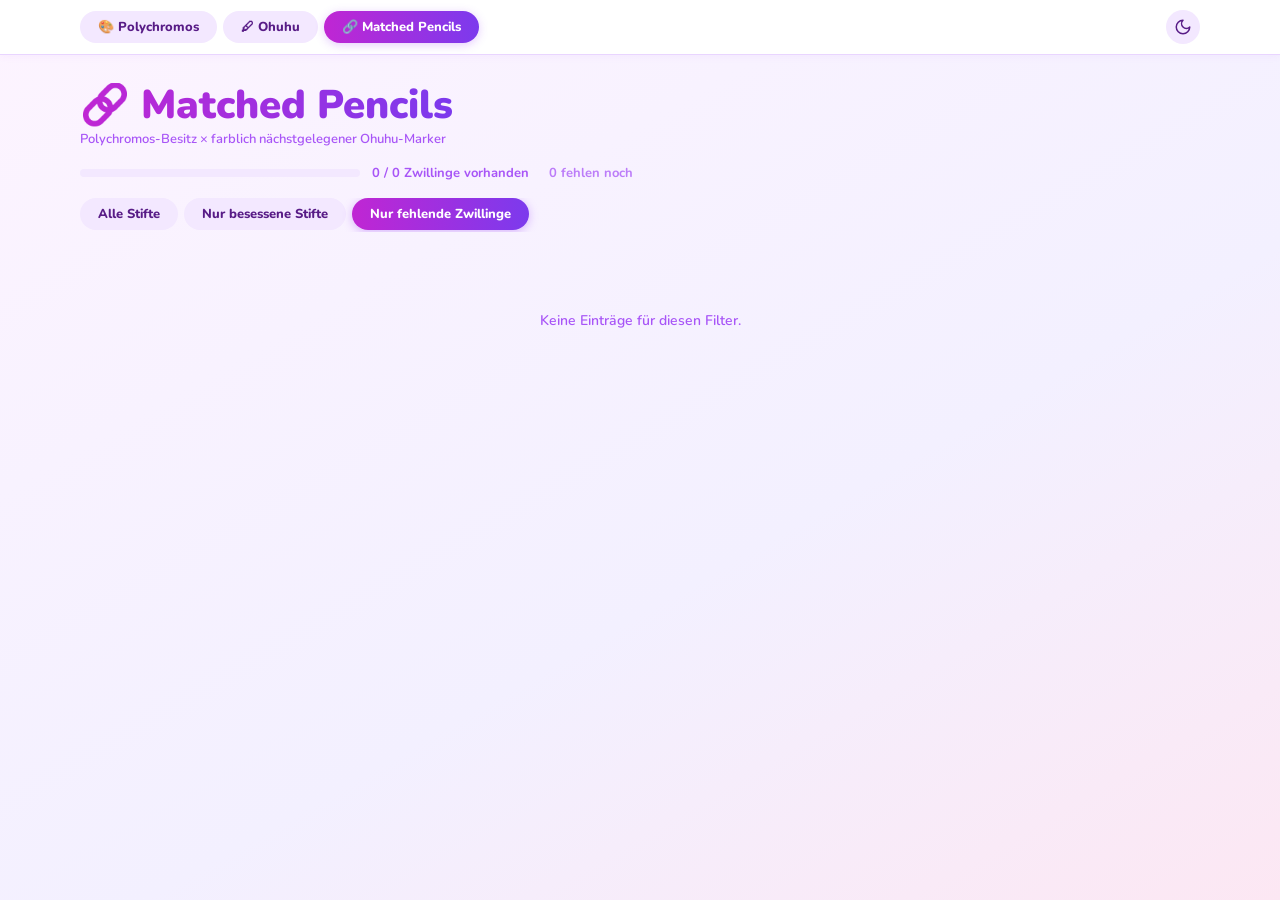
==== matched-pencils.html @ 8b62961d "Refactor Ohuhu matching and shop refill features - Removed the function to recompute all Ohuhu match" ====
<!DOCTYPE html>
<html lang="de">
<head>
  <meta charset="UTF-8">
  <meta name="viewport" content="width=device-width, initial-scale=1.0, viewport-fit=cover">
  <title>Matched Pencils — Polychromos × Ohuhu</title>

  <link rel="icon" type="image/x-icon" href="./favicon.ico">
  <link rel="icon" type="image/png" sizes="32x32" href="./icons/favicon-32x32.png">
  <link rel="icon" type="image/png" sizes="16x16" href="./icons/favicon-16x16.png">

  <link href="https://fonts.googleapis.com/css2?family=Nunito:wght@400;600;700;800;900&display=swap" rel="stylesheet">
  <link rel="stylesheet" href="./styles.css">
  <script>(function(){const t=localStorage.getItem('colortracker_theme')||( window.matchMedia('(prefers-color-scheme: dark)').matches?'dark':'light');document.documentElement.setAttribute('data-theme',t);})()</script>
  <script src="./data/polychromos.js"></script>
  <script src="./data/ohuhu.js"></script>
</head>
<body>
  <nav class="app-nav">
    <div class="nav-inner">
      <a href="./index.html" class="nav-link nav-link--inactive">🎨 Polychromos</a>
      <a href="./ohuhu.html" class="nav-link nav-link--inactive">🖊 Ohuhu</a>
      <a href="./matched-pencils.html" class="nav-link nav-link--active">🔗 Matched Pencils</a>
      <button class="theme-toggle" id="themeToggle" aria-label="Dark mode umschalten"></button>
    </div>
  </nav>
  <div id="app" class="app-inner"></div>

  <script>
    // ── Farbabstand (Lab/CIE76) — identisch zu index.html ───────────────────────
    function hexToRgb(hex) { return [1,3,5].map(i => parseInt(hex.slice(i,i+2), 16)); }
    function rgbToLab([r,g,b]) {
      const srgb = [r,g,b].map(c => { c /= 255; return c <= 0.04045 ? c/12.92 : Math.pow((c+0.055)/1.055, 2.4); });
      const [rl,gl,bl] = srgb;
      const x = (rl*0.4124564 + gl*0.3575761 + bl*0.1804375) / 0.95047;
      const y = (rl*0.2126729 + gl*0.7151522 + bl*0.0721750) / 1.0;
      const z = (rl*0.0193339 + gl*0.1191920 + bl*0.9503041) / 1.08883;
      const f = t => t > 0.008856 ? Math.cbrt(t) : (7.787*t + 16/116);
      const [fx,fy,fz] = [x,y,z].map(f);
      return [116*fy - 16, 500*(fx-fy), 200*(fy-fz)];
    }
    function labDist(hexA, hexB) {
      const [L1,a1,b1] = rgbToLab(hexToRgb(hexA));
      const [L2,a2,b2] = rgbToLab(hexToRgb(hexB));
      return Math.sqrt((L1-L2)**2 + (a1-a2)**2 + (b1-b2)**2);
    }

    const MARKERS_BY_CODE = Object.fromEntries(MARKERS.map(m => [m.code, m]));
    const NEAREST_OHUHU_BY_NR = Object.fromEntries(PENCILS.map(p => {
      let best = null, bestDist = Infinity;
      for (const m of MARKERS) {
        const d = labDist(p.color, m.colors[2]);
        if (d < bestDist) { bestDist = d; best = m; }
      }
      return [p.nr, { code: best.code, name: best.name, dist: bestDist }];
    }));

    // ── State ─────────────────────────────────────────────────────────────────
    function readJSON(key) {
      try { return JSON.parse(localStorage.getItem(key)) || {}; }
      catch { return {}; }
    }
    let polyState  = readJSON('polychromos_data');
    let ohuhuState = readJSON('ohuhu_data');

    function isPencilOwned(nr)  { return !!(polyState[nr]?.owned); }
    function isMarkerOwned(code){ return !!(ohuhuState[code]?.owned); }
    function isMarkerWishlisted(code) { return !!(ohuhuState[code]?.wishlist); }
    function matchedCode(nr) {
      return polyState[nr]?.ohuhu || NEAREST_OHUHU_BY_NR[nr]?.code || '';
    }
    function isAutoMatch(nr) { return polyState[nr]?.ohuhu ? !!polyState[nr].ohuhuAuto : true; }

    function refresh() {
      polyState  = readJSON('polychromos_data');
      ohuhuState = readJSON('ohuhu_data');
      renderAll();
    }

    function broadcastUpdate() {
      try { new BroadcastChannel('polychromos-sync').postMessage({ type: 'updated', source: 'matched-pencils' }); } catch {}
    }

    function toggleOhuhuWishlist(code) {
      ohuhuState[code] = ohuhuState[code] || {};
      ohuhuState[code].wishlist = !ohuhuState[code].wishlist;
      localStorage.setItem('ohuhu_data', JSON.stringify(ohuhuState));
      broadcastUpdate();
      scheduleGistSave();
      renderAll();
    }

    // ── Shared Gist Sync (nur Ohuhu-Einkaufsliste schreiben, Rest lesend) ──────
    const TOKEN_KEY  = 'polychromos_gh_token';
    const SHARED_KEY = 'shared_gist_id';
    const POLY_FILE  = 'polychromos_data.json';
    const OHUHU_FILE = 'ohuhu_data.json';
    const GH_API     = 'https://api.github.com';

    let githubToken = localStorage.getItem(TOKEN_KEY) || '';
    let gistId      = localStorage.getItem(SHARED_KEY) || '';
    let syncTimer   = null;

    function ghHeaders() {
      return { Authorization: `Bearer ${githubToken}`, Accept: 'application/vnd.github+json', 'Content-Type': 'application/json' };
    }

    async function ensureGistId() {
      if (gistId) return;
      const r = await fetch(`${GH_API}/gists?per_page=100`, { headers: ghHeaders() });
      if (!r.ok) throw new Error('Token ungültig');
      const gists = await r.json();
      const found = gists.find(g => g.files[POLY_FILE] && g.files[OHUHU_FILE])
        || gists.find(g => g.files[POLY_FILE])
        || gists.find(g => g.files[OHUHU_FILE]);
      if (!found) return; // keine passende Gist gefunden — Sync bleibt lokal
      gistId = found.id;
      localStorage.setItem(SHARED_KEY, gistId);
    }

    async function loadFromGist() {
      if (!githubToken) return;
      try {
        await ensureGistId();
        if (!gistId) return;
        const r = await fetch(`${GH_API}/gists/${gistId}`, { headers: ghHeaders() });
        if (!r.ok) throw new Error();
        const data = await r.json();
        const ohuhuContent = data.files[OHUHU_FILE]?.content;
        if (ohuhuContent) {
          const gistState  = JSON.parse(ohuhuContent);
          const gistOwned  = Object.values(gistState).filter(v => v?.owned).length;
          const localOwned = Object.values(ohuhuState).filter(v => v?.owned).length;
          if (!(gistOwned === 0 && localOwned > 0)) {
            ohuhuState = gistState;
            localStorage.setItem('ohuhu_data', JSON.stringify(ohuhuState));
          }
        }
        const polyContent = data.files[POLY_FILE]?.content;
        if (polyContent) polyState = JSON.parse(polyContent);
      } catch (e) { /* bleibt beim lokalen Stand */ }
    }

    async function saveToGist() {
      if (!githubToken) return;
      try {
        await ensureGistId();
        if (!gistId) return;
        await fetch(`${GH_API}/gists/${gistId}`, {
          method: 'PATCH', headers: ghHeaders(),
          body: JSON.stringify({ files: { [OHUHU_FILE]: { content: JSON.stringify(ohuhuState) } } })
        });
      } catch (e) { /* still lokal gespeichert, nächster Sync versucht es erneut */ }
    }

    function scheduleGistSave() {
      clearTimeout(syncTimer);
      syncTimer = setTimeout(saveToGist, 1500);
    }

    // ── Render ────────────────────────────────────────────────────────────────
    const ICON_CHECK = `<svg width="12" height="12" viewBox="0 0 24 24" fill="none" stroke="currentColor" stroke-width="3" stroke-linecap="round" stroke-linejoin="round"><polyline points="20 6 9 17 4 12"/></svg>`;
    const ICON_MISSING = `<svg width="12" height="12" viewBox="0 0 24 24" fill="none" stroke="currentColor" stroke-width="3" stroke-linecap="round" stroke-linejoin="round"><line x1="18" y1="6" x2="6" y2="18"/><line x1="6" y1="6" x2="18" y2="18"/></svg>`;
    const ICON_CART = `<svg width="12" height="12" viewBox="0 0 24 24" fill="none" stroke="currentColor" stroke-width="2.5" stroke-linecap="round" stroke-linejoin="round"><circle cx="8" cy="21" r="1"/><circle cx="19" cy="21" r="1"/><path d="M2.05 2.05h2l2.66 12.42a2 2 0 0 0 2 1.58h9.78a2 2 0 0 0 1.95-1.57l1.65-7.43H5.12"/></svg>`;

    function renderHeader(rows) {
      const ownedPencils = rows.filter(r => r.pencilOwned);
      const missing = ownedPencils.filter(r => !r.markerOwned);
      return `
        <div class="app-header">
          <div class="header-top">
            <div>
              <h1 class="app-title">🔗 Matched Pencils</h1>
              <p class="app-subtitle">Polychromos-Besitz × farblich nächstgelegener Ohuhu-Marker</p>
            </div>
          </div>
          <div class="progress-row">
            <div class="progress-bar"><div class="progress-fill" style="width:${ownedPencils.length ? Math.round((ownedPencils.length-missing.length)/ownedPencils.length*100) : 0}%"></div></div>
            <span class="progress-label">${ownedPencils.length - missing.length} / ${ownedPencils.length} Zwillinge vorhanden</span>
            <span class="progress-label refill-label">${missing.length} fehlen noch</span>
          </div>
          <div class="view-toggle">
            <button id="btn-all"     class="toggle-btn" onclick="setFilter('all')">Alle Stifte</button>
            <button id="btn-owned"   class="toggle-btn" onclick="setFilter('owned')">Nur besessene Stifte</button>
            <button id="btn-missing" class="toggle-btn" onclick="setFilter('missing')">Nur fehlende Zwillinge</button>
          </div>
        </div>`;
    }

    let filter = 'missing';
    function setFilter(f) { filter = f; renderAll(); }

    function renderTable(rows) {
      const filtered = rows.filter(r => {
        if (filter === 'owned')   return r.pencilOwned;
        if (filter === 'missing') return r.pencilOwned && !r.markerOwned;
        return true;
      });
      if (!filtered.length) {
        return `<p class="shopping-empty">Keine Einträge für diesen Filter.</p>`;
      }
      return `<div class="table-scroll"><table class="data-table">
        <thead><tr>
          <th></th><th>Nr.</th><th>Name</th>
          <th data-tooltip="Stift besessen">` + ICON_CHECK + `</th>
          <th></th><th>Ohuhu-Zwilling</th>
          <th data-tooltip="Zwilling besessen">` + ICON_CHECK + `</th>
          <th data-tooltip="Farbabstand (CIE76 ΔE) zwischen Stift und Zwilling: 0 = identisch, bis ~10 = kaum sichtbar unterschiedlich, ab ~20 = deutlich andere Farbe">ΔE ⓘ</th>
        </tr></thead>
        <tbody>${filtered.map(r => `
          <tr style="${r.pencilOwned && !r.markerOwned ? 'background:rgba(234,88,12,0.08)' : ''}">
            <td><div class="table-swatch" style="background:${r.pencil.color}"></div></td>
            <td>${r.pencil.shopUrl ? `<a href="${r.pencil.shopUrl}" target="_blank" rel="noopener" style="color:inherit" data-tooltip="Im Kunstpark-Shop ansehen">${r.pencil.nr}</a>` : r.pencil.nr}</td>
            <td>${r.pencil.name}</td>
            <td><span class="table-icon-btn${r.pencilOwned ? ' table-icon-btn--active' : ''}">${r.pencilOwned ? ICON_CHECK : ICON_MISSING}</span></td>
            <td>${r.marker ? `<div class="table-swatch" style="background:${r.marker.colors[2]}"></div>` : ''}</td>
            <td>${r.marker ? `${r.marker.shopUrl ? `<a href="${r.marker.shopUrl}" target="_blank" rel="noopener" style="color:inherit" data-tooltip="Im Ohuhu-Shop ansehen">${r.marker.code}</a>` : r.marker.code} · ${r.marker.name}${r.auto ? ' <span class="ohuhu-match-inline ohuhu-match-inline--suggest" title="Automatischer Vorschlag, nicht manuell bestätigt">≈ auto</span>' : ''}` : '—'}</td>
            <td>${r.markerOwned
              ? `<span class="table-icon-btn table-icon-btn--green">${ICON_CHECK}</span>`
              : (r.marker ? `<button class="table-icon-btn${r.wishlisted ? ' table-icon-btn--green' : ''}" onclick="toggleOhuhuWishlist('${r.marker.code}')" data-tooltip="${r.wishlisted ? 'Von Einkaufsliste entfernen' : 'Zur Einkaufsliste hinzufügen'}">${ICON_CART}</button>` : ICON_MISSING)}</td>
            <td>${r.dist != null ? r.dist.toFixed(0) : '—'}</td>
          </tr>`).join('')}</tbody>
      </table></div>`;
    }

    function compareCode(a, b) {
      const [, pa, na] = a.code.match(/^([A-Za-z]*)(\d*)$/);
      const [, pb, nb] = b.code.match(/^([A-Za-z]*)(\d*)$/);
      if (pa !== pb) return pa.localeCompare(pb);
      return (parseInt(na, 10) || 0) - (parseInt(nb, 10) || 0);
    }

    function buildRows() {
      return PENCILS.map(p => {
        const code = matchedCode(p.nr);
        const marker = code ? MARKERS_BY_CODE[code] : null;
        return {
          pencil: p,
          pencilOwned: isPencilOwned(p.nr),
          marker,
          markerOwned: marker ? isMarkerOwned(marker.code) : false,
          wishlisted: marker ? isMarkerWishlisted(marker.code) : false,
          auto: isAutoMatch(p.nr),
          dist: marker ? labDist(p.color, marker.colors[2]) : null,
        };
      });
    }

    function renderAll() {
      const rows = buildRows();
      const app = document.getElementById('app');
      app.innerHTML = renderHeader(rows) + renderTable(rows);
      ['all','owned','missing'].forEach(f => {
        document.getElementById(`btn-${f}`).className = `toggle-btn toggle-btn--${filter === f ? 'active' : 'inactive'}`;
      });
    }

    renderAll();
    if (githubToken) loadFromGist().then(renderAll);

    // ── Cross-Tab Sync ────────────────────────────────────────────────────────
    try {
      const syncChannel = new BroadcastChannel('polychromos-sync');
      syncChannel.onmessage = ({ data }) => { if (data?.type === 'updated') refresh(); };
    } catch {}

    // ── Theme toggle ──────────────────────────────────────────────────────────
    const themeToggle = document.getElementById('themeToggle');
    const ICON_SUN  = `<svg xmlns="http://www.w3.org/2000/svg" width="18" height="18" viewBox="0 0 24 24" fill="none" stroke="currentColor" stroke-width="2" stroke-linecap="round" stroke-linejoin="round"><circle cx="12" cy="12" r="4"/><path d="M12 2v2M12 20v2M4.93 4.93l1.41 1.41M17.66 17.66l1.41 1.41M2 12h2M20 12h2M6.34 17.66l-1.41 1.41M19.07 4.93l-1.41 1.41"/></svg>`;
    const ICON_MOON = `<svg xmlns="http://www.w3.org/2000/svg" width="18" height="18" viewBox="0 0 24 24" fill="none" stroke="currentColor" stroke-width="2" stroke-linecap="round" stroke-linejoin="round"><path d="M12 3a6 6 0 0 0 9 9 9 9 0 1 1-9-9Z"/></svg>`;
    function applyTheme(theme) {
      document.documentElement.setAttribute('data-theme', theme);
      themeToggle.innerHTML = theme === 'dark' ? ICON_SUN : ICON_MOON;
      localStorage.setItem('colortracker_theme', theme);
    }
    applyTheme(document.documentElement.getAttribute('data-theme') || 'light');
    themeToggle.addEventListener('click', () => {
      applyTheme(document.documentElement.getAttribute('data-theme') === 'dark' ? 'light' : 'dark');
    });
  </script>
</body>
</html>
---- styles.css ----
*,
*::before,
*::after {
  box-sizing: border-box;
}

:root {
  --c-primary: #c026d3;
  --c-secondary: #7c3aed;
  --c-accent: #a855f7;
  --c-light: #f3e8ff;
  --c-mid: #e9d5ff;
  --c-text: #581c87;
  --shadow-sm: 0 2px 6px rgba(0, 0, 0, 0.1);
  --shadow-md: 0 8px 24px rgba(0, 0, 0, 0.16);
}

body {
  font-family: "Nunito", sans-serif;
  background: linear-gradient(150deg, #fdf4ff 0%, #f3f0ff 60%, #fce7f3 100%);
  min-height: 100vh;
  margin: 0;
}

/* ── Nav ──────────────────────────────────────────────────────────────────── */
.app-nav {
  background: white;
  border-bottom: 1.5px solid var(--c-mid);
  position: sticky;
  top: 0;
  z-index: 50;
  box-shadow: 0 1px 8px rgba(168, 85, 247, 0.07);
}
.nav-inner {
  max-width: 72rem;
  margin: 0 auto;
  padding: 10px 16px;
  display: flex;
  gap: 6px;
  align-items: center;
}
.nav-link {
  padding: 7px 18px;
  border-radius: 99px;
  font-size: 13px;
  font-weight: 800;
  text-decoration: none;
  transition: opacity 0.15s;
}
.nav-link--active {
  background: linear-gradient(90deg, var(--c-primary), var(--c-secondary));
  color: white;
  box-shadow: 0 2px 10px rgba(168, 85, 247, 0.3);
}
.nav-link--inactive {
  background: var(--c-light);
  color: var(--c-text);
}
.nav-link--inactive:hover {
  opacity: 0.7;
}

/* ── App shell ────────────────────────────────────────────────────────────── */
.app-inner {
  max-width: 72rem;
  margin: 0 auto;
  padding: 28px 16px;
  padding-bottom: max(48px, env(safe-area-inset-bottom));
}

/* ── Header ───────────────────────────────────────────────────────────────── */
.app-header {
  margin-bottom: 28px;
  overflow-x: hidden;
}

.header-top {
  display: flex;
  align-items: flex-start;
  justify-content: space-between;
  gap: 16px;
  margin-bottom: 16px;
  flex-wrap: wrap;
}

.app-title {
  font-size: clamp(26px, 6vw, 40px);
  font-weight: 900;
  line-height: 1.1;
  background: linear-gradient(90deg, var(--c-primary), var(--c-secondary));
  -webkit-background-clip: text;
  -webkit-text-fill-color: transparent;
  background-clip: text;
  margin: 0 0 3px;
}
.app-subtitle {
  font-size: 13px;
  font-weight: 600;
  color: var(--c-accent);
  margin: 0;
}

/* ── Progress ─────────────────────────────────────────────────────────────── */
.progress-row {
  display: flex;
  align-items: center;
  gap: 12px;
  margin-bottom: 16px;
}
.progress-bar {
  flex: 1;
  max-width: 280px;
  height: 8px;
  background: var(--c-light);
  border-radius: 99px;
  overflow: hidden;
}
.progress-fill {
  height: 100%;
  border-radius: 99px;
  background: linear-gradient(90deg, var(--c-primary), var(--c-secondary));
  transition: width 0.4s ease;
}
.progress-label {
  font-size: 13px;
  font-weight: 700;
  color: var(--c-accent);
  white-space: nowrap;
}

/* ── View toggle ──────────────────────────────────────────────────────────── */
.view-toggle {
  display: flex;
  gap: 6px;
  overflow-x: auto;
  -webkit-overflow-scrolling: touch;
  scrollbar-width: none;
  padding-bottom: 2px;
}
.view-toggle::-webkit-scrollbar { display: none; }
.view-toggle .toggle-btn { flex-shrink: 0; }

.toggle-btn {
  padding: 7px 18px;
  border-radius: 99px;
  font-size: 13px;
  font-weight: 800;
  border: none;
  cursor: pointer;
  font-family: "Nunito", sans-serif;
  transition: box-shadow 0.15s;
}
.toggle-btn--active {
  background: linear-gradient(90deg, var(--c-primary), var(--c-secondary));
  color: white;
  box-shadow: 0 2px 10px rgba(168, 85, 247, 0.4);
}
.toggle-btn--inactive {
  background: var(--c-light);
  color: var(--c-text);
}

/* ── Auth bar ─────────────────────────────────────────────────────────────── */
.auth-bar {
  display: flex;
  align-items: center;
  gap: 8px;
  flex-wrap: wrap;
  justify-content: flex-end;
  flex-shrink: 0;
}
.sync-label {
  font-size: 11px;
  font-weight: 700;
  color: var(--c-accent);
}
.connected-badge {
  font-size: 11px;
  font-weight: 800;
  background: #f0fdf4;
  color: #16a34a;
  padding: 4px 12px;
  border-radius: 99px;
}
.auth-btn {
  font-size: 11px;
  font-weight: 800;
  color: var(--c-text);
  background: var(--c-light);
  border: none;
  padding: 5px 12px;
  border-radius: 99px;
  cursor: pointer;
  font-family: "Nunito", sans-serif;
}
.token-input {
  font-size: 12px;
  font-weight: 700;
  font-family: "Nunito", sans-serif;
  padding: 6px 12px;
  border-radius: 99px;
  border: 1.5px solid var(--c-mid);
  outline: none;
  color: var(--c-text);
  width: 150px;
  background: white;
  transition: border-color 0.15s;
}
.token-input:focus {
  border-color: var(--c-accent);
}
.connect-btn {
  font-size: 12px;
  font-weight: 800;
  color: white;
  background: linear-gradient(90deg, var(--c-primary), var(--c-secondary));
  border: none;
  padding: 6px 16px;
  border-radius: 99px;
  cursor: pointer;
  font-family: "Nunito", sans-serif;
}

/* ── Groups ───────────────────────────────────────────────────────────────── */
.color-group {
  margin-bottom: 32px;
}
.group-gradient {
  height: 40px;
  border-radius: 6px;
  margin-bottom: 10px;
  width: 100%;
}
.group-heading {
  font-size: 11px;
  font-weight: 800;
  color: var(--c-text);
  text-transform: uppercase;
  letter-spacing: 0.1em;
  margin: 0 0 12px;
}

/* ── Tile grid ────────────────────────────────────────────────────────────── */
.tile-grid {
  display: grid;
  grid-template-columns: repeat(auto-fill, minmax(76px, 1fr));
  gap: 8px;
}
@media (min-width: 480px) {
  .tile-grid {
    grid-template-columns: repeat(auto-fill, minmax(88px, 1fr));
    gap: 10px;
  }
}
@media (min-width: 768px) {
  .tile-grid {
    grid-template-columns: repeat(auto-fill, minmax(96px, 1fr));
    gap: 12px;
  }
}

/* ── Tile ─────────────────────────────────────────────────────────────────── */
.tile {
  aspect-ratio: 5 / 6;
  border-radius: 14px;
  padding: 10px 6px 28px;
  cursor: pointer;
  position: relative;
  box-shadow: var(--shadow-sm);
  display: flex;
  flex-direction: column;
  align-items: center;
  transition:
    transform 0.12s ease,
    box-shadow 0.12s ease,
    filter 0.2s ease,
    opacity 0.2s ease;
  -webkit-tap-highlight-color: transparent;
  user-select: none;
}
.tile:hover {
  transform: translateY(-3px);
  box-shadow: var(--shadow-md);
  z-index: 10;
}
.tile:active {
  transform: translateY(-1px);
}
.tile--unowned::before {
  content: '';
  position: absolute;
  inset: 0;
  border-radius: inherit;
  background: rgba(255, 255, 255, 0.52);
  z-index: 0;
  pointer-events: none;
}
:root[data-theme="dark"] .tile--unowned::before {
  background: rgba(15, 17, 40, 0.6);
}

.tile-code {
  display: block;
  font-weight: 900;
  color: white;
  text-decoration: none;
  text-shadow: 0 1px 4px rgba(0, 0, 0, 0.3);
  line-height: 1;
  text-align: center;
}
a.tile-code:hover { text-decoration: underline; }
.tile-code--lg {
  font-size: 17px;
}
.tile-code--md {
  font-size: 13px;
}
.tile-code--sm {
  font-size: 10px;
}

.tile-name {
  font-size: 7px;
  font-weight: 600;
  color: rgba(255, 255, 255, 0.88);
  text-align: center;
  margin-top: 4px;
  line-height: 1.3;
  text-shadow: 0 1px 2px rgba(0, 0, 0, 0.25);
}

/* shared badge base */
.tile-badge,
.tile-refill-badge,
.tile-cart-badge {
  position: absolute;
  width: 20px;
  height: 20px;
  border-radius: 50%;
  background: white;
  display: flex;
  align-items: center;
  justify-content: center;
  box-shadow: 0 1px 4px rgba(0, 0, 0, 0.2);
  z-index: 1;
  text-decoration: none;
  transition: background 0.15s, color 0.15s;
}

/* positions */
.tile-badge         { top: 6px;    right: 6px;  color: var(--c-secondary); font-size: 10px; font-weight: 900; }
.tile-refill-badge  { bottom: 6px; left: 6px;   color: #d1d5db; }
.tile-cart-badge    { top: 6px;    right: 6px;  color: #d1d5db; }
.tile-cart-badge--br{ top: auto;   left: auto; bottom: 6px; right: 6px; }

/* hover */
.tile-refill-badge:hover,
.tile-cart-badge:hover { color: #9ca3af; }

/* active = green circle */
.tile-refill-badge--owned    { color: var(--c-secondary); }
.tile-cart-badge--active,
.tile-badge--cart-active     { background: #4ade80; color: white; }

/* ── Shopping list ────────────────────────────────────────────────────────── */
.shopping-list {
  display: flex;
  flex-direction: column;
  gap: 6px;
}
.shopping-item {
  display: flex;
  align-items: center;
  gap: 12px;
  padding: 10px 14px;
  background: white;
  border-radius: 12px;
  box-shadow: var(--shadow-sm);
  cursor: pointer;
  transition: opacity 0.15s;
}
:root[data-theme="dark"] .shopping-item { background: #2d1b3d; }
.shopping-item:hover { opacity: 0.75; }
.shopping-swatch {
  width: 28px;
  height: 28px;
  border-radius: 6px;
  flex-shrink: 0;
  box-shadow: var(--shadow-sm);
}
.shopping-code {
  font-size: 13px;
  font-weight: 800;
  color: var(--c-text);
  white-space: nowrap;
}
.shopping-name {
  font-size: 13px;
  font-weight: 600;
  color: var(--c-accent);
}
.shopping-empty {
  text-align: center;
  color: var(--c-accent);
  font-size: 14px;
  font-weight: 600;
  padding: 48px 0;
  line-height: 1.8;
}

.refill-label {
  margin-left: 8px;
  opacity: 0.75;
}

.tile-ohuhu {
  position: absolute;
  bottom: 6px;
  left: 6px;
  right: 6px;
  background: rgba(255, 255, 255, 0.18);
  border: 1.5px solid rgba(255, 255, 255, 0.38);
  border-radius: 6px;
  padding: 3px 4px;
  font-size: 9px;
  font-weight: 700;
  color: white;
  text-align: center;
  outline: none;
  font-family: "Nunito", sans-serif;
  caret-color: white;
  transition: background 0.15s, border-color 0.15s;
  /* select element reset */
  appearance: none;
  -webkit-appearance: none;
  cursor: pointer;
  text-overflow: ellipsis;
}
.tile-ohuhu::placeholder { color: rgba(255, 255, 255, 0.5); }
.tile-ohuhu:focus,
.tile-ohuhu:hover { background: rgba(255, 255, 255, 0.32); border-color: rgba(255, 255, 255, 0.8); }
.tile-ohuhu option,
.tile-ohuhu optgroup { color: #1e1b4b; background: white; font-size: 13px; font-family: "Nunito", sans-serif; }

/* Ohuhu-Zuordnungs-Check auf Polychromos-Kacheln */
.tile-ohuhu-warn {
  position: absolute;
  bottom: 30px;
  left: 6px;
  right: 6px;
  text-align: center;
  background: rgba(234, 88, 12, 0.85);
  border: 1px solid rgba(255, 255, 255, 0.5);
  border-radius: 5px;
  padding: 2px 4px;
  font-size: 8px;
  font-weight: 800;
  color: white;
  white-space: nowrap;
  overflow: hidden;
  text-overflow: ellipsis;
}
.tile-ohuhu-warn--suggest {
  background: rgba(255, 255, 255, 0.1);
  border-style: dashed;
  font-weight: 600;
  opacity: 0.8;
}
.ohuhu-match-inline {
  display: inline-block;
  margin-left: 6px;
  padding: 1px 5px;
  border-radius: 4px;
  font-size: 10px;
  font-weight: 800;
  background: rgba(234, 88, 12, 0.85);
  color: white;
}
.ohuhu-match-inline--suggest {
  background: rgba(255, 255, 255, 0.12);
  border: 1px dashed rgba(255, 255, 255, 0.4);
  font-weight: 600;
  opacity: 0.85;
}

/* Polychromos link badge on Ohuhu tiles */
.tile-poly-link {
  position: absolute;
  bottom: 6px;
  left: 50%;
  transform: translateX(-50%);
  background: rgba(255,255,255,0.2);
  border: 1px solid rgba(255,255,255,0.45);
  border-radius: 5px;
  padding: 2px 6px;
  font-size: 8px;
  font-weight: 800;
  color: white;
  white-space: nowrap;
  text-shadow: 0 1px 2px rgba(0,0,0,0.2);
  letter-spacing: 0.02em;
}
.tile-poly-link--auto {
  background: rgba(255,255,255,0.08);
  border-style: dashed;
  font-weight: 600;
  opacity: 0.75;
}

/* ── Dark mode ────────────────────────────────────────────────────────────── */
:root[data-theme="dark"] {
  --c-primary:   #d946ef;
  --c-secondary: #8b5cf6;
  --c-accent:    #c084fc;
  --c-light:     #2d1b3d;
  --c-mid:       #4a2d6b;
  --c-text:      #e9d5ff;
  --shadow-sm:   0 2px 6px rgba(0, 0, 0, 0.5);
  --shadow-md:   0 8px 24px rgba(0, 0, 0, 0.6);
}

:root[data-theme="dark"] body {
  background: linear-gradient(150deg, #1a0a2e 0%, #1e1040 60%, #2d1040 100%);
}

:root[data-theme="dark"] .app-nav {
  background: #1a0a2e;
  border-bottom-color: var(--c-mid);
}

:root[data-theme="dark"] .connected-badge {
  background: #14532d;
  color: #86efac;
}

:root[data-theme="dark"] .token-input {
  background: #2d1b3d;
  color: var(--c-text);
}

:root[data-theme="dark"] .tile-ohuhu option,
:root[data-theme="dark"] .tile-ohuhu optgroup {
  background: #1a0a2e;
  color: #e9d5ff;
}

/* ── Theme toggle button ──────────────────────────────────────────────────── */
.theme-toggle {
  margin-left: auto;
  background: var(--c-light);
  color: var(--c-text);
  border: none;
  border-radius: 99px;
  width: 34px;
  height: 34px;
  cursor: pointer;
  display: flex;
  align-items: center;
  justify-content: center;
  transition: background 0.15s, color 0.15s;
  flex-shrink: 0;
}
.theme-toggle:hover { opacity: 0.8; }

/* ── Table view ───────────────────────────────────────────────────────────── */
.table-scroll {
  overflow-x: auto;
  -webkit-overflow-scrolling: touch;
}
.data-table {
  width: 100%;
  border-collapse: collapse;
  font-size: 13px;
  font-family: 'Nunito', sans-serif;
}
.data-table th {
  position: relative;
  text-align: left;
  font-size: 11px;
  font-weight: 800;
  text-transform: uppercase;
  letter-spacing: 0.08em;
  color: var(--c-accent);
  padding: 6px 10px;
  border-bottom: 1.5px solid var(--c-mid);
  white-space: nowrap;
}
.data-table td {
  padding: 6px 10px;
  border-bottom: 1px solid var(--c-mid);
  color: var(--c-text);
  font-weight: 600;
  vertical-align: middle;
}
.data-table tr:last-child td { border-bottom: none; }
.data-table tbody tr { transition: background 0.1s; }
.data-table tbody tr:hover { background: var(--c-light); }
.table-swatch {
  width: 24px;
  height: 24px;
  border-radius: 6px;
  box-shadow: var(--shadow-sm);
  flex-shrink: 0;
}
.table-icon-btn {
  background: none;
  border: none;
  cursor: pointer;
  padding: 2px;
  border-radius: 50%;
  display: inline-flex;
  align-items: center;
  justify-content: center;
  color: #d1d5db;
  transition: color 0.15s;
  position: relative;
}
.table-icon-btn:hover { color: #9ca3af; }
.table-icon-btn--active { color: var(--c-secondary); }
.table-icon-btn--green  { color: #4ade80; }
.table-lf { font-size: 11px; white-space: nowrap; }

/* ── Tooltips ─────────────────────────────────────────────────────────────── */
[data-tooltip]::after {
  content: attr(data-tooltip);
  position: absolute;
  bottom: calc(100% + 6px);
  left: 50%;
  transform: translateX(-50%);
  background: rgba(15, 17, 40, 0.92);
  color: white;
  font-size: 11px;
  font-weight: 700;
  font-family: 'Nunito', sans-serif;
  padding: 4px 8px;
  border-radius: 6px;
  white-space: normal;
  max-width: 220px;
  width: max-content;
  text-align: left;
  line-height: 1.35;
  pointer-events: none;
  opacity: 0;
  transition: opacity 0.15s;
  z-index: 100;
}
[data-tooltip]:hover::after { opacity: 1; }

/* top-positioned badges: tooltip below */
.tile-cart-badge:not(.tile-cart-badge--br)[data-tooltip]::after,
.tile-badge[data-tooltip]::after,
.data-table th[data-tooltip]::after {
  bottom: auto;
  top: calc(100% + 6px);
}

:root[data-theme="dark"] [data-tooltip]::after {
  background: rgba(233, 213, 255, 0.95);
  color: #1a0a2e;
}

/* ── Scrollbar ────────────────────────────────────────────────────────────── */
::-webkit-scrollbar {
  width: 6px;
}
::-webkit-scrollbar-track {
  background: transparent;
}
::-webkit-scrollbar-thumb {
  background: var(--c-mid);
  border-radius: 3px;
}
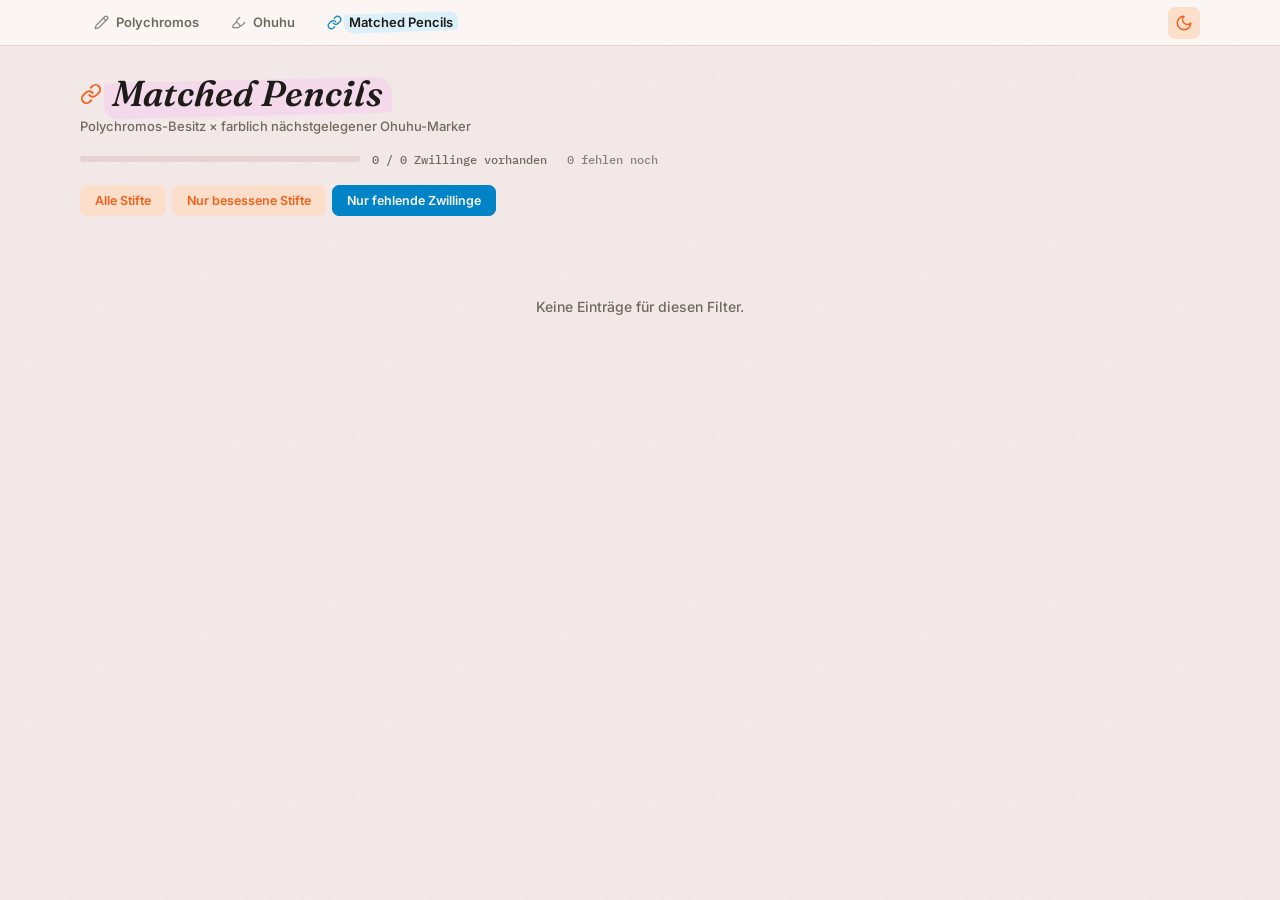
==== commit 068f46c5: "refactor: update theme colors and typography across ohuhu and prefill pages - Changed theme color fr" ====
--- a/matched-pencils.html
+++ b/matched-pencils.html
@@ -9,7 +9,9 @@
   <link rel="icon" type="image/png" sizes="32x32" href="./icons/favicon-32x32.png">
   <link rel="icon" type="image/png" sizes="16x16" href="./icons/favicon-16x16.png">
 
-  <link href="https://fonts.googleapis.com/css2?family=Nunito:wght@400;600;700;800;900&display=swap" rel="stylesheet">
+  <link rel="preconnect" href="https://fonts.googleapis.com">
+  <link rel="preconnect" href="https://fonts.gstatic.com" crossorigin>
+  <link href="https://fonts.googleapis.com/css2?family=Fraunces:ital,wght@0,600;1,500;1,600;1,700&family=Inter:wght@400;500;600;700&family=IBM+Plex+Mono:wght@500;600&display=swap" rel="stylesheet">
   <link rel="stylesheet" href="./styles.css">
   <script>(function(){const t=localStorage.getItem('colortracker_theme')||( window.matchMedia('(prefers-color-scheme: dark)').matches?'dark':'light');document.documentElement.setAttribute('data-theme',t);})()</script>
   <script src="./data/polychromos.js"></script>
@@ -18,9 +20,9 @@
 <body>
   <nav class="app-nav">
     <div class="nav-inner">
-      <a href="./index.html" class="nav-link nav-link--inactive">🎨 Polychromos</a>
-      <a href="./ohuhu.html" class="nav-link nav-link--inactive">🖊 Ohuhu</a>
-      <a href="./matched-pencils.html" class="nav-link nav-link--active">🔗 Matched Pencils</a>
+      <a href="./index.html" class="nav-link nav-link--inactive"><svg width="15" height="15" viewBox="0 0 24 24" fill="none" stroke="currentColor" stroke-width="2" stroke-linecap="round" stroke-linejoin="round"><path d="M21.174 6.812a1 1 0 0 0-3.986-3.987L3.842 16.174a2 2 0 0 0-.5.83l-1.321 4.352a.5.5 0 0 0 .622.622l4.353-1.321a2 2 0 0 0 .83-.497z"/><path d="m15 5 4 4"/></svg><span class="nav-link-text">Polychromos</span></a>
+      <a href="./ohuhu.html" class="nav-link nav-link--inactive"><svg width="15" height="15" viewBox="0 0 24 24" fill="none" stroke="currentColor" stroke-width="2" stroke-linecap="round" stroke-linejoin="round"><path d="m9 11-6 6v3h9l3-3"/><path d="m22 12-4.6 4.6a2 2 0 0 1-2.8 0l-5.2-5.2a2 2 0 0 1 0-2.8L14 4"/></svg><span class="nav-link-text">Ohuhu</span></a>
+      <a href="./matched-pencils.html" class="nav-link nav-link--active"><svg width="15" height="15" viewBox="0 0 24 24" fill="none" stroke="currentColor" stroke-width="2" stroke-linecap="round" stroke-linejoin="round"><path d="M10 13a5 5 0 0 0 7.54.54l3-3a5 5 0 0 0-7.07-7.07l-1.72 1.71"/><path d="M14 11a5 5 0 0 0-7.54-.54l-3 3a5 5 0 0 0 7.07 7.07l1.71-1.71"/></svg><span class="nav-link-text">Matched Pencils</span></a>
       <button class="theme-toggle" id="themeToggle" aria-label="Dark mode umschalten"></button>
     </div>
   </nav>
@@ -162,6 +164,7 @@
     const ICON_CHECK = `<svg width="12" height="12" viewBox="0 0 24 24" fill="none" stroke="currentColor" stroke-width="3" stroke-linecap="round" stroke-linejoin="round"><polyline points="20 6 9 17 4 12"/></svg>`;
     const ICON_MISSING = `<svg width="12" height="12" viewBox="0 0 24 24" fill="none" stroke="currentColor" stroke-width="3" stroke-linecap="round" stroke-linejoin="round"><line x1="18" y1="6" x2="6" y2="18"/><line x1="6" y1="6" x2="18" y2="18"/></svg>`;
     const ICON_CART = `<svg width="12" height="12" viewBox="0 0 24 24" fill="none" stroke="currentColor" stroke-width="2.5" stroke-linecap="round" stroke-linejoin="round"><circle cx="8" cy="21" r="1"/><circle cx="19" cy="21" r="1"/><path d="M2.05 2.05h2l2.66 12.42a2 2 0 0 0 2 1.58h9.78a2 2 0 0 0 1.95-1.57l1.65-7.43H5.12"/></svg>`;
+    const ICON_LINK = `<svg width="22" height="22" viewBox="0 0 24 24" fill="none" stroke="currentColor" stroke-width="2" stroke-linecap="round" stroke-linejoin="round"><path d="M10 13a5 5 0 0 0 7.54.54l3-3a5 5 0 0 0-7.07-7.07l-1.72 1.71"/><path d="M14 11a5 5 0 0 0-7.54-.54l-3 3a5 5 0 0 0 7.07 7.07l1.71-1.71"/></svg>`;
 
     function renderHeader(rows) {
       const ownedPencils = rows.filter(r => r.pencilOwned);
@@ -170,7 +173,7 @@
         <div class="app-header">
           <div class="header-top">
             <div>
-              <h1 class="app-title">🔗 Matched Pencils</h1>
+              <h1 class="app-title">${ICON_LINK}<span class="app-title-text">Matched Pencils</span></h1>
               <p class="app-subtitle">Polychromos-Besitz × farblich nächstgelegener Ohuhu-Marker</p>
             </div>
           </div>
@@ -208,7 +211,7 @@
           <th data-tooltip="Farbabstand (CIE76 ΔE) zwischen Stift und Zwilling: 0 = identisch, bis ~10 = kaum sichtbar unterschiedlich, ab ~20 = deutlich andere Farbe">ΔE ⓘ</th>
         </tr></thead>
         <tbody>${filtered.map(r => `
-          <tr style="${r.pencilOwned && !r.markerOwned ? 'background:rgba(234,88,12,0.08)' : ''}">
+          <tr style="${r.pencilOwned && !r.markerOwned ? 'border-left:3px solid var(--accent-warm)' : ''}">
             <td><div class="table-swatch" style="background:${r.pencil.color}"></div></td>
             <td>${r.pencil.shopUrl ? `<a href="${r.pencil.shopUrl}" target="_blank" rel="noopener" style="color:inherit" data-tooltip="Im Kunstpark-Shop ansehen">${r.pencil.nr}</a>` : r.pencil.nr}</td>
             <td>${r.pencil.name}</td>
--- a/styles.css
+++ b/styles.css
@@ -5,60 +5,98 @@
 }
 
 :root {
-  --c-primary: #c026d3;
-  --c-secondary: #7c3aed;
-  --c-accent: #a855f7;
-  --c-light: #f3e8ff;
-  --c-mid: #e9d5ff;
-  --c-text: #581c87;
-  --shadow-sm: 0 2px 6px rgba(0, 0, 0, 0.1);
-  --shadow-md: 0 8px 24px rgba(0, 0, 0, 0.16);
+  /* surface */
+  --paper:        #F4E9E8;
+  --paper-raised: #FBF5F4;
+  --line:         #E5D3D1;
+
+  /* ink */
+  --ink:          #1E1C18;
+  --ink-soft:     #6E6A5E;
+  --ink-faint:    #9C9788;
+
+  /* accent — named after real pigments */
+  --accent:       #0083C7; /* Zeruleanblau */
+  --accent-soft:  #DCF0FA;
+  --accent-warm:  #F0621D; /* Cadmiumorange */
+  --accent-warm-soft: #FBDFCB;
+
+  --ok:           #2F9E52;
+  --ok-soft:      #DEF3E4;
+
+  --shadow-sm: 0 1px 2px rgba(30, 28, 24, 0.08);
+  --shadow-md: 0 6px 18px rgba(30, 28, 24, 0.14);
+
+  --font-display: "Fraunces", "Inter", serif;
+  --font-body:    "Inter", sans-serif;
+  --font-mono:    "IBM Plex Mono", ui-monospace, monospace;
+}
+
+html {
+  overflow-x: hidden;
 }
 
 body {
-  font-family: "Nunito", sans-serif;
-  background: linear-gradient(150deg, #fdf4ff 0%, #f3f0ff 60%, #fce7f3 100%);
+  overflow-x: hidden;
+  font-family: var(--font-body);
+  color: var(--ink);
+  background:
+    url("data:image/svg+xml,%3Csvg xmlns='http://www.w3.org/2000/svg' width='180' height='180'%3E%3Cfilter id='n'%3E%3CfeTurbulence type='fractalNoise' baseFrequency='0.85' numOctaves='2' stitchTiles='stitch'/%3E%3C/filter%3E%3Crect width='100%25' height='100%25' filter='url(%23n)' opacity='0.05'/%3E%3C/svg%3E"),
+    var(--paper);
   min-height: 100vh;
   margin: 0;
 }
 
 /* ── Nav ──────────────────────────────────────────────────────────────────── */
 .app-nav {
-  background: white;
-  border-bottom: 1.5px solid var(--c-mid);
+  background: var(--paper-raised);
+  border-bottom: 1px solid var(--line);
   position: sticky;
   top: 0;
   z-index: 50;
-  box-shadow: 0 1px 8px rgba(168, 85, 247, 0.07);
 }
 .nav-inner {
   max-width: 72rem;
   margin: 0 auto;
-  padding: 10px 16px;
-  display: flex;
-  gap: 6px;
+  padding: 0 16px;
+  display: flex;
+  gap: 4px;
   align-items: center;
 }
 .nav-link {
-  padding: 7px 18px;
-  border-radius: 99px;
+  display: flex;
+  align-items: center;
+  gap: 7px;
+  padding: 14px 14px 12px;
+  font-family: var(--font-body);
   font-size: 13px;
-  font-weight: 800;
+  font-weight: 600;
   text-decoration: none;
-  transition: opacity 0.15s;
-}
+  color: var(--ink-soft);
+  border-bottom: 3px solid transparent;
+  transition: color 0.15s;
+  position: relative;
+}
+.nav-link svg { flex-shrink: 0; opacity: 0.8; position: relative; z-index: 1; }
 .nav-link--active {
-  background: linear-gradient(90deg, var(--c-primary), var(--c-secondary));
-  color: white;
-  box-shadow: 0 2px 10px rgba(168, 85, 247, 0.3);
-}
-.nav-link--inactive {
-  background: var(--c-light);
-  color: var(--c-text);
-}
-.nav-link--inactive:hover {
-  opacity: 0.7;
-}
+  color: var(--ink);
+  border-bottom-color: transparent;
+}
+.nav-link--active svg { opacity: 1; color: var(--accent); }
+.nav-link-text { position: relative; z-index: 1; }
+.nav-link--active .nav-link-text::before {
+  content: '';
+  position: absolute;
+  left: -5px;
+  right: -5px;
+  top: -1px;
+  bottom: -2px;
+  background: var(--accent-soft);
+  border-radius: 3px 8px 4px 9px;
+  transform: rotate(-1.8deg);
+  z-index: -1;
+}
+.nav-link--inactive:hover { color: var(--ink); }
 
 /* ── App shell ────────────────────────────────────────────────────────────── */
 .app-inner {
@@ -79,24 +117,43 @@
   align-items: flex-start;
   justify-content: space-between;
   gap: 16px;
-  margin-bottom: 16px;
+  margin-bottom: 18px;
   flex-wrap: wrap;
 }
 
 .app-title {
-  font-size: clamp(26px, 6vw, 40px);
-  font-weight: 900;
+  display: flex;
+  align-items: center;
+  gap: 10px;
+  font-family: var(--font-display);
+  font-size: clamp(24px, 5.5vw, 36px);
+  font-weight: 600;
   line-height: 1.1;
-  background: linear-gradient(90deg, var(--c-primary), var(--c-secondary));
-  -webkit-background-clip: text;
-  -webkit-text-fill-color: transparent;
-  background-clip: text;
-  margin: 0 0 3px;
+  color: var(--ink);
+  margin: 0 0 4px;
+}
+.app-title svg { color: var(--accent-warm); flex-shrink: 0; }
+.app-title-text {
+  position: relative;
+  display: inline-block;
+  font-style: italic;
+}
+.app-title-text::before {
+  content: '';
+  position: absolute;
+  left: -8px;
+  right: -10px;
+  top: 6px;
+  bottom: -2px;
+  background: #F3D9E9; /* Chinacridonmagenta, sehr blass */
+  border-radius: 4px 16px 6px 13px;
+  transform: rotate(-1.3deg);
+  z-index: -1;
 }
 .app-subtitle {
   font-size: 13px;
-  font-weight: 600;
-  color: var(--c-accent);
+  font-weight: 500;
+  color: var(--ink-soft);
   margin: 0;
 }
 
@@ -105,26 +162,27 @@
   display: flex;
   align-items: center;
   gap: 12px;
-  margin-bottom: 16px;
+  margin-bottom: 18px;
 }
 .progress-bar {
   flex: 1;
   max-width: 280px;
-  height: 8px;
-  background: var(--c-light);
-  border-radius: 99px;
+  height: 6px;
+  background: var(--line);
+  border-radius: 3px;
   overflow: hidden;
 }
 .progress-fill {
   height: 100%;
-  border-radius: 99px;
-  background: linear-gradient(90deg, var(--c-primary), var(--c-secondary));
+  border-radius: 3px;
+  background: linear-gradient(90deg, var(--accent), var(--accent-warm));
   transition: width 0.4s ease;
 }
 .progress-label {
-  font-size: 13px;
-  font-weight: 700;
-  color: var(--c-accent);
+  font-family: var(--font-mono);
+  font-size: 12px;
+  font-weight: 500;
+  color: var(--ink-soft);
   white-space: nowrap;
 }
 
@@ -141,24 +199,26 @@
 .view-toggle .toggle-btn { flex-shrink: 0; }
 
 .toggle-btn {
-  padding: 7px 18px;
-  border-radius: 99px;
-  font-size: 13px;
-  font-weight: 800;
-  border: none;
+  padding: 7px 14px;
+  border-radius: 7px;
+  font-size: 12.5px;
+  font-weight: 600;
+  font-family: var(--font-body);
+  border: 1px solid transparent;
   cursor: pointer;
-  font-family: "Nunito", sans-serif;
-  transition: box-shadow 0.15s;
+  transition: background 0.15s, border-color 0.15s, color 0.15s;
 }
 .toggle-btn--active {
-  background: linear-gradient(90deg, var(--c-primary), var(--c-secondary));
-  color: white;
-  box-shadow: 0 2px 10px rgba(168, 85, 247, 0.4);
+  background: var(--accent);
+  color: var(--paper-raised);
+  border-color: var(--accent);
 }
 .toggle-btn--inactive {
-  background: var(--c-light);
-  color: var(--c-text);
-}
+  background: var(--accent-warm-soft);
+  color: var(--accent-warm);
+  border-color: transparent;
+}
+.toggle-btn--inactive:hover { opacity: 0.8; }
 
 /* ── Auth bar ─────────────────────────────────────────────────────────────── */
 .auth-bar {
@@ -170,71 +230,81 @@
   flex-shrink: 0;
 }
 .sync-label {
+  display: inline-flex;
+  align-items: center;
+  gap: 4px;
   font-size: 11px;
-  font-weight: 700;
-  color: var(--c-accent);
-}
+  font-weight: 500;
+  color: var(--ink-soft);
+}
+.sync-label svg { flex-shrink: 0; }
 .connected-badge {
+  display: inline-flex;
+  align-items: center;
+  gap: 4px;
   font-size: 11px;
-  font-weight: 800;
-  background: #f0fdf4;
-  color: #16a34a;
-  padding: 4px 12px;
-  border-radius: 99px;
+  font-weight: 600;
+  background: var(--ok-soft);
+  color: var(--ok);
+  padding: 4px 10px;
+  border-radius: 6px;
 }
 .auth-btn {
   font-size: 11px;
-  font-weight: 800;
-  color: var(--c-text);
-  background: var(--c-light);
-  border: none;
-  padding: 5px 12px;
-  border-radius: 99px;
+  font-weight: 600;
+  color: var(--accent-warm);
+  background: transparent;
+  border: 1px solid var(--accent-warm);
+  padding: 5px 11px;
+  border-radius: 6px;
   cursor: pointer;
-  font-family: "Nunito", sans-serif;
-}
+  font-family: var(--font-body);
+}
+.auth-btn:hover { opacity: 0.75; }
 .token-input {
   font-size: 12px;
-  font-weight: 700;
-  font-family: "Nunito", sans-serif;
-  padding: 6px 12px;
-  border-radius: 99px;
-  border: 1.5px solid var(--c-mid);
+  font-weight: 500;
+  font-family: var(--font-mono);
+  padding: 6px 10px;
+  border-radius: 6px;
+  border: 1px solid var(--line);
   outline: none;
-  color: var(--c-text);
+  color: var(--ink);
   width: 150px;
-  background: white;
+  background: var(--paper-raised);
   transition: border-color 0.15s;
 }
 .token-input:focus {
-  border-color: var(--c-accent);
+  border-color: var(--accent);
 }
 .connect-btn {
   font-size: 12px;
-  font-weight: 800;
-  color: white;
-  background: linear-gradient(90deg, var(--c-primary), var(--c-secondary));
+  font-weight: 600;
+  color: var(--paper-raised);
+  background: var(--accent);
   border: none;
-  padding: 6px 16px;
-  border-radius: 99px;
+  padding: 6px 14px;
+  border-radius: 6px;
   cursor: pointer;
-  font-family: "Nunito", sans-serif;
-}
+  font-family: var(--font-body);
+}
+.connect-btn:hover { opacity: 0.88; }
 
 /* ── Groups ───────────────────────────────────────────────────────────────── */
 .color-group {
   margin-bottom: 32px;
 }
 .group-gradient {
-  height: 40px;
-  border-radius: 6px;
-  margin-bottom: 10px;
+  height: 8px;
+  border-radius: 4px;
+  margin-bottom: 12px;
   width: 100%;
 }
 .group-heading {
+  font-family: var(--font-body);
   font-size: 11px;
-  font-weight: 800;
-  color: var(--c-text);
+  font-weight: 700;
+  color: var(--ink-soft);
   text-transform: uppercase;
   letter-spacing: 0.1em;
   margin: 0 0 12px;
@@ -262,7 +332,7 @@
 /* ── Tile ─────────────────────────────────────────────────────────────────── */
 .tile {
   aspect-ratio: 5 / 6;
-  border-radius: 14px;
+  border-radius: 10px;
   padding: 10px 6px 28px;
   cursor: pointer;
   position: relative;
@@ -271,37 +341,38 @@
   flex-direction: column;
   align-items: center;
   transition:
-    transform 0.12s ease,
-    box-shadow 0.12s ease,
+    transform 0.15s ease,
+    box-shadow 0.15s ease,
     filter 0.2s ease,
     opacity 0.2s ease;
   -webkit-tap-highlight-color: transparent;
   user-select: none;
 }
 .tile:hover {
-  transform: translateY(-3px);
+  transform: translateY(-3px) rotate(-1.4deg);
   box-shadow: var(--shadow-md);
   z-index: 10;
 }
 .tile:active {
-  transform: translateY(-1px);
+  transform: translateY(-1px) rotate(-0.6deg);
 }
 .tile--unowned::before {
   content: '';
   position: absolute;
   inset: 0;
   border-radius: inherit;
-  background: rgba(255, 255, 255, 0.52);
+  background: rgba(244, 233, 232, 0.34);
   z-index: 0;
   pointer-events: none;
 }
 :root[data-theme="dark"] .tile--unowned::before {
-  background: rgba(15, 17, 40, 0.6);
+  background: rgba(16, 22, 31, 0.42);
 }
 
 .tile-code {
   display: block;
-  font-weight: 900;
+  font-family: var(--font-mono);
+  font-weight: 600;
   color: white;
   text-decoration: none;
   text-shadow: 0 1px 4px rgba(0, 0, 0, 0.3);
@@ -310,16 +381,17 @@
 }
 a.tile-code:hover { text-decoration: underline; }
 .tile-code--lg {
-  font-size: 17px;
+  font-size: 16px;
 }
 .tile-code--md {
-  font-size: 13px;
+  font-size: 12.5px;
 }
 .tile-code--sm {
   font-size: 10px;
 }
 
 .tile-name {
+  font-family: var(--font-body);
   font-size: 7px;
   font-weight: 600;
   color: rgba(255, 255, 255, 0.88);
@@ -337,80 +409,83 @@
   width: 20px;
   height: 20px;
   border-radius: 50%;
-  background: white;
+  background: var(--paper-raised);
+  border: 1px solid rgba(0, 0, 0, 0.08);
   display: flex;
   align-items: center;
   justify-content: center;
-  box-shadow: 0 1px 4px rgba(0, 0, 0, 0.2);
+  box-shadow: 0 1px 4px rgba(0, 0, 0, 0.18);
   z-index: 1;
   text-decoration: none;
   transition: background 0.15s, color 0.15s;
 }
 
 /* positions */
-.tile-badge         { top: 6px;    right: 6px;  color: var(--c-secondary); font-size: 10px; font-weight: 900; }
-.tile-refill-badge  { bottom: 6px; left: 6px;   color: #d1d5db; }
-.tile-cart-badge    { top: 6px;    right: 6px;  color: #d1d5db; }
+.tile-badge         { top: 6px;    right: 6px;  color: var(--accent); font-size: 10px; font-weight: 700; }
+.tile-refill-badge  { bottom: 6px; left: 6px;   color: #b8b3a6; }
+.tile-cart-badge    { top: 6px;    right: 6px;  color: #b8b3a6; }
 .tile-cart-badge--br{ top: auto;   left: auto; bottom: 6px; right: 6px; }
 
 /* hover */
 .tile-refill-badge:hover,
-.tile-cart-badge:hover { color: #9ca3af; }
-
-/* active = green circle */
-.tile-refill-badge--owned    { color: var(--c-secondary); }
+.tile-cart-badge:hover { color: var(--ink-soft); }
+
+/* active state */
+.tile-refill-badge--owned    { color: var(--accent); }
 .tile-cart-badge--active,
-.tile-badge--cart-active     { background: #4ade80; color: white; }
+.tile-badge--cart-active     { background: var(--ok); color: white; }
 
 /* ── Shopping list ────────────────────────────────────────────────────────── */
 .shopping-list {
   display: flex;
   flex-direction: column;
-  gap: 6px;
+  gap: 1px;
+  border: 1px solid var(--line);
+  border-radius: 8px;
+  overflow: hidden;
 }
 .shopping-item {
   display: flex;
   align-items: center;
   gap: 12px;
-  padding: 10px 14px;
-  background: white;
-  border-radius: 12px;
-  box-shadow: var(--shadow-sm);
+  padding: 10px 14px 10px 10px;
+  background: var(--paper-raised);
+  border-left: 4px solid transparent;
   cursor: pointer;
-  transition: opacity 0.15s;
-}
-:root[data-theme="dark"] .shopping-item { background: #2d1b3d; }
-.shopping-item:hover { opacity: 0.75; }
+  transition: background 0.15s;
+}
+.shopping-item:hover { background: var(--accent-soft); }
 .shopping-swatch {
-  width: 28px;
-  height: 28px;
-  border-radius: 6px;
+  width: 22px;
+  height: 22px;
+  border-radius: 5px;
   flex-shrink: 0;
   box-shadow: var(--shadow-sm);
 }
 .shopping-code {
-  font-size: 13px;
-  font-weight: 800;
-  color: var(--c-text);
+  font-family: var(--font-mono);
+  font-size: 12.5px;
+  font-weight: 600;
+  color: var(--ink);
   white-space: nowrap;
 }
 .shopping-name {
   font-size: 13px;
-  font-weight: 600;
-  color: var(--c-accent);
+  font-weight: 500;
+  color: var(--ink-soft);
 }
 .shopping-empty {
   text-align: center;
-  color: var(--c-accent);
+  color: var(--ink-soft);
   font-size: 14px;
-  font-weight: 600;
+  font-weight: 500;
   padding: 48px 0;
   line-height: 1.8;
 }
 
 .refill-label {
   margin-left: 8px;
-  opacity: 0.75;
+  opacity: 0.8;
 }
 
 .tile-ohuhu {
@@ -423,11 +498,11 @@
   border-radius: 6px;
   padding: 3px 4px;
   font-size: 9px;
-  font-weight: 700;
+  font-weight: 600;
   color: white;
   text-align: center;
   outline: none;
-  font-family: "Nunito", sans-serif;
+  font-family: var(--font-body);
   caret-color: white;
   transition: background 0.15s, border-color 0.15s;
   /* select element reset */
@@ -440,7 +515,7 @@
 .tile-ohuhu:focus,
 .tile-ohuhu:hover { background: rgba(255, 255, 255, 0.32); border-color: rgba(255, 255, 255, 0.8); }
 .tile-ohuhu option,
-.tile-ohuhu optgroup { color: #1e1b4b; background: white; font-size: 13px; font-family: "Nunito", sans-serif; }
+.tile-ohuhu optgroup { color: var(--ink); background: white; font-size: 13px; font-family: var(--font-body); }
 
 /* Ohuhu-Zuordnungs-Check auf Polychromos-Kacheln */
 .tile-ohuhu-warn {
@@ -449,12 +524,12 @@
   left: 6px;
   right: 6px;
   text-align: center;
-  background: rgba(234, 88, 12, 0.85);
+  background: rgba(240, 98, 29, 0.88);
   border: 1px solid rgba(255, 255, 255, 0.5);
   border-radius: 5px;
   padding: 2px 4px;
   font-size: 8px;
-  font-weight: 800;
+  font-weight: 700;
   color: white;
   white-space: nowrap;
   overflow: hidden;
@@ -471,15 +546,16 @@
   margin-left: 6px;
   padding: 1px 5px;
   border-radius: 4px;
+  font-family: var(--font-mono);
   font-size: 10px;
-  font-weight: 800;
-  background: rgba(234, 88, 12, 0.85);
+  font-weight: 600;
+  background: rgba(240, 98, 29, 0.88);
   color: white;
 }
 .ohuhu-match-inline--suggest {
   background: rgba(255, 255, 255, 0.12);
   border: 1px dashed rgba(255, 255, 255, 0.4);
-  font-weight: 600;
+  font-weight: 500;
   opacity: 0.85;
 }
 
@@ -493,8 +569,9 @@
   border: 1px solid rgba(255,255,255,0.45);
   border-radius: 5px;
   padding: 2px 6px;
+  font-family: var(--font-mono);
   font-size: 8px;
-  font-weight: 800;
+  font-weight: 700;
   color: white;
   white-space: nowrap;
   text-shadow: 0 1px 2px rgba(0,0,0,0.2);
@@ -503,61 +580,74 @@
 .tile-poly-link--auto {
   background: rgba(255,255,255,0.08);
   border-style: dashed;
-  font-weight: 600;
+  font-weight: 500;
   opacity: 0.75;
 }
+
+/* ── Lightfastness bar ────────────────────────────────────────────────────── */
+.lf-bar {
+  display: inline-flex;
+  align-items: center;
+  gap: 2px;
+  vertical-align: middle;
+}
+.lf-bar span {
+  display: inline-block;
+  width: 6px;
+  height: 10px;
+  border-radius: 1px;
+  background: var(--line);
+}
+.lf-bar span.lf-bar--filled { background: var(--accent); }
 
 /* ── Dark mode ────────────────────────────────────────────────────────────── */
 :root[data-theme="dark"] {
-  --c-primary:   #d946ef;
-  --c-secondary: #8b5cf6;
-  --c-accent:    #c084fc;
-  --c-light:     #2d1b3d;
-  --c-mid:       #4a2d6b;
-  --c-text:      #e9d5ff;
-  --shadow-sm:   0 2px 6px rgba(0, 0, 0, 0.5);
-  --shadow-md:   0 8px 24px rgba(0, 0, 0, 0.6);
-}
-
-:root[data-theme="dark"] body {
-  background: linear-gradient(150deg, #1a0a2e 0%, #1e1040 60%, #2d1040 100%);
-}
-
-:root[data-theme="dark"] .app-nav {
-  background: #1a0a2e;
-  border-bottom-color: var(--c-mid);
-}
-
-:root[data-theme="dark"] .connected-badge {
-  background: #14532d;
-  color: #86efac;
-}
-
-:root[data-theme="dark"] .token-input {
-  background: #2d1b3d;
-  color: var(--c-text);
-}
+  --paper:        #10161F;
+  --paper-raised: #182130;
+  --line:         #2B3849;
+
+  --ink:          #E9E6DD;
+  --ink-soft:     #93989F;
+  --ink-faint:    #5F6975;
+
+  --accent:       #4FC1F0;
+  --accent-soft:  #163241;
+  --accent-warm:  #FF8A4C;
+
+  --ok:           #6FCB89;
+  --ok-soft:      #1B2A1E;
+
+  --shadow-sm: 0 1px 2px rgba(0, 0, 0, 0.45);
+  --shadow-md: 0 8px 22px rgba(0, 0, 0, 0.55);
+}
+
+:root[data-theme="dark"] .toggle-btn--active { color: #10151b; }
+:root[data-theme="dark"] .connect-btn { color: #10151b; }
+:root[data-theme="dark"] .app-title-text::before { background: rgba(255, 138, 76, 0.22); }
+:root[data-theme="dark"] .nav-link--active .nav-link-text::before { background: rgba(79, 193, 240, 0.2); }
+:root[data-theme="dark"] .toggle-btn--inactive,
+:root[data-theme="dark"] .theme-toggle { background: rgba(255, 138, 76, 0.16); }
 
 :root[data-theme="dark"] .tile-ohuhu option,
 :root[data-theme="dark"] .tile-ohuhu optgroup {
-  background: #1a0a2e;
-  color: #e9d5ff;
-}
-
-/* ── Theme toggle button ──────────────────────────────────────────────────── */
+  background: var(--paper-raised);
+  color: var(--ink);
+}
+
+/* ── Theme toggle ──────────────────────────────────────────────────────────── */
 .theme-toggle {
   margin-left: auto;
-  background: var(--c-light);
-  color: var(--c-text);
-  border: none;
-  border-radius: 99px;
-  width: 34px;
-  height: 34px;
+  background: var(--accent-warm-soft);
+  color: var(--accent-warm);
+  border: 1px solid transparent;
+  border-radius: 7px;
+  width: 32px;
+  height: 32px;
   cursor: pointer;
   display: flex;
   align-items: center;
   justify-content: center;
-  transition: background 0.15s, color 0.15s;
+  transition: opacity 0.15s;
   flex-shrink: 0;
 }
 .theme-toggle:hover { opacity: 0.8; }
@@ -571,34 +661,35 @@
   width: 100%;
   border-collapse: collapse;
   font-size: 13px;
-  font-family: 'Nunito', sans-serif;
+  font-family: var(--font-body);
 }
 .data-table th {
   position: relative;
   text-align: left;
   font-size: 11px;
-  font-weight: 800;
+  font-weight: 700;
   text-transform: uppercase;
   letter-spacing: 0.08em;
-  color: var(--c-accent);
-  padding: 6px 10px;
-  border-bottom: 1.5px solid var(--c-mid);
+  color: var(--ink-soft);
+  padding: 8px 10px;
+  border-bottom: 1px solid var(--line);
   white-space: nowrap;
 }
 .data-table td {
-  padding: 6px 10px;
-  border-bottom: 1px solid var(--c-mid);
-  color: var(--c-text);
-  font-weight: 600;
+  padding: 7px 10px;
+  border-bottom: 1px solid var(--line);
+  color: var(--ink);
+  font-weight: 500;
   vertical-align: middle;
 }
+.data-table td:nth-child(2) { font-family: var(--font-mono); }
 .data-table tr:last-child td { border-bottom: none; }
 .data-table tbody tr { transition: background 0.1s; }
-.data-table tbody tr:hover { background: var(--c-light); }
+.data-table tbody tr:hover { background: var(--accent-soft); }
 .table-swatch {
-  width: 24px;
-  height: 24px;
-  border-radius: 6px;
+  width: 22px;
+  height: 22px;
+  border-radius: 5px;
   box-shadow: var(--shadow-sm);
   flex-shrink: 0;
 }
@@ -611,13 +702,13 @@
   display: inline-flex;
   align-items: center;
   justify-content: center;
-  color: #d1d5db;
+  color: var(--ink-faint);
   transition: color 0.15s;
   position: relative;
 }
-.table-icon-btn:hover { color: #9ca3af; }
-.table-icon-btn--active { color: var(--c-secondary); }
-.table-icon-btn--green  { color: #4ade80; }
+.table-icon-btn:hover { color: var(--ink-soft); }
+.table-icon-btn--active { color: var(--accent); }
+.table-icon-btn--green  { color: var(--ok); }
 .table-lf { font-size: 11px; white-space: nowrap; }
 
 /* ── Tooltips ─────────────────────────────────────────────────────────────── */
@@ -627,11 +718,11 @@
   bottom: calc(100% + 6px);
   left: 50%;
   transform: translateX(-50%);
-  background: rgba(15, 17, 40, 0.92);
-  color: white;
+  background: var(--ink);
+  color: var(--paper);
   font-size: 11px;
-  font-weight: 700;
-  font-family: 'Nunito', sans-serif;
+  font-weight: 500;
+  font-family: var(--font-body);
   padding: 4px 8px;
   border-radius: 6px;
   white-space: normal;
@@ -654,11 +745,6 @@
   top: calc(100% + 6px);
 }
 
-:root[data-theme="dark"] [data-tooltip]::after {
-  background: rgba(233, 213, 255, 0.95);
-  color: #1a0a2e;
-}
-
 /* ── Scrollbar ────────────────────────────────────────────────────────────── */
 ::-webkit-scrollbar {
   width: 6px;
@@ -667,6 +753,6 @@
   background: transparent;
 }
 ::-webkit-scrollbar-thumb {
-  background: var(--c-mid);
+  background: var(--line);
   border-radius: 3px;
 }
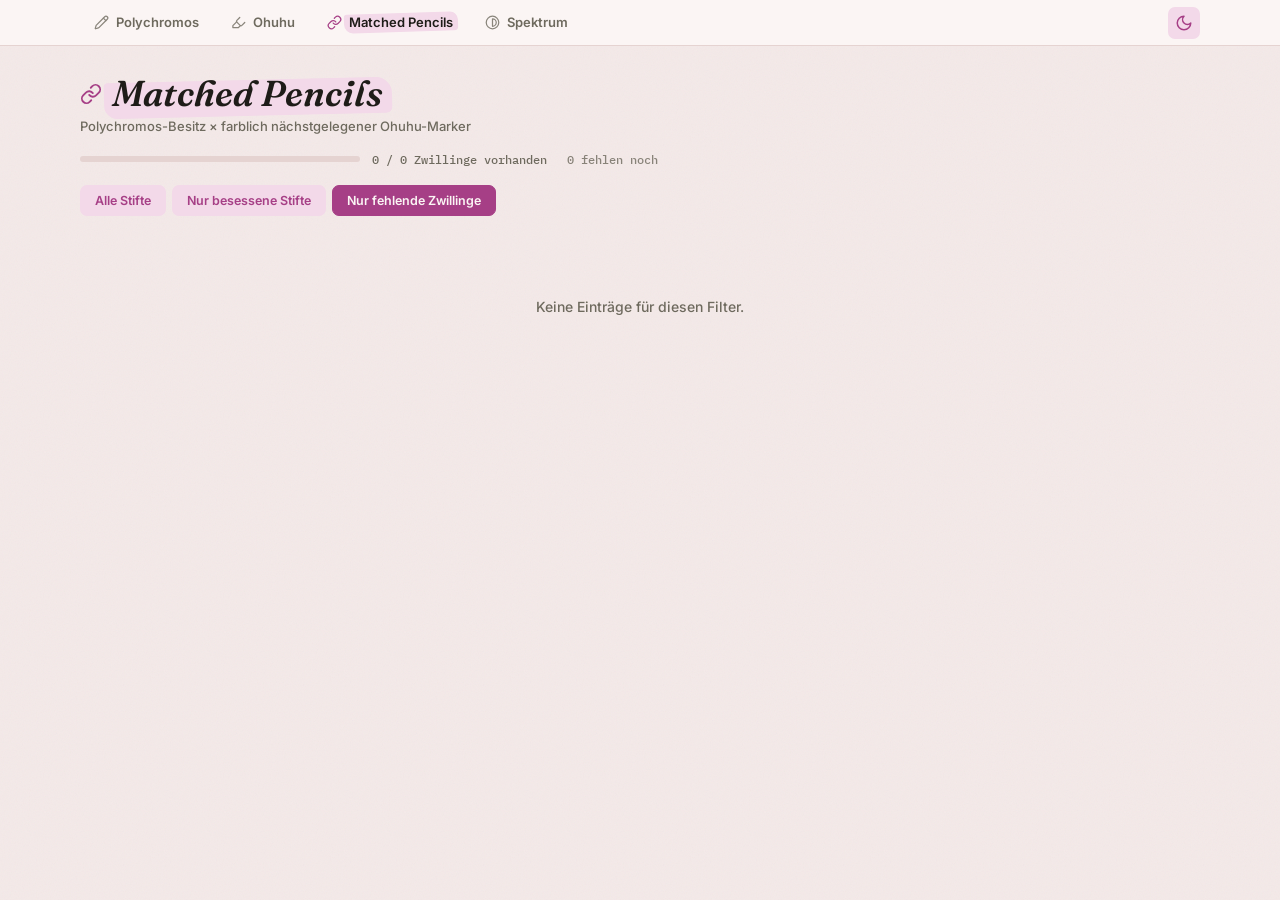
==== commit b96989d6: "feat: add color spectrum page combining Polychromos and Ohuhu New "Spektrum" page lists every Polych" ====
--- a/matched-pencils.html
+++ b/matched-pencils.html
@@ -23,6 +23,7 @@
       <a href="./index.html" class="nav-link nav-link--inactive"><svg width="15" height="15" viewBox="0 0 24 24" fill="none" stroke="currentColor" stroke-width="2" stroke-linecap="round" stroke-linejoin="round"><path d="M21.174 6.812a1 1 0 0 0-3.986-3.987L3.842 16.174a2 2 0 0 0-.5.83l-1.321 4.352a.5.5 0 0 0 .622.622l4.353-1.321a2 2 0 0 0 .83-.497z"/><path d="m15 5 4 4"/></svg><span class="nav-link-text">Polychromos</span></a>
       <a href="./ohuhu.html" class="nav-link nav-link--inactive"><svg width="15" height="15" viewBox="0 0 24 24" fill="none" stroke="currentColor" stroke-width="2" stroke-linecap="round" stroke-linejoin="round"><path d="m9 11-6 6v3h9l3-3"/><path d="m22 12-4.6 4.6a2 2 0 0 1-2.8 0l-5.2-5.2a2 2 0 0 1 0-2.8L14 4"/></svg><span class="nav-link-text">Ohuhu</span></a>
       <a href="./matched-pencils.html" class="nav-link nav-link--active"><svg width="15" height="15" viewBox="0 0 24 24" fill="none" stroke="currentColor" stroke-width="2" stroke-linecap="round" stroke-linejoin="round"><path d="M10 13a5 5 0 0 0 7.54.54l3-3a5 5 0 0 0-7.07-7.07l-1.72 1.71"/><path d="M14 11a5 5 0 0 0-7.54-.54l-3 3a5 5 0 0 0 7.07 7.07l1.71-1.71"/></svg><span class="nav-link-text">Matched Pencils</span></a>
+      <a href="./spectrum.html" class="nav-link nav-link--inactive"><svg width="15" height="15" viewBox="0 0 24 24" fill="none" stroke="currentColor" stroke-width="2" stroke-linecap="round" stroke-linejoin="round"><circle cx="12" cy="12" r="10"/><path d="M12 18a6 6 0 0 0 0-12v12z"/></svg><span class="nav-link-text">Spektrum</span></a>
       <button class="theme-toggle" id="themeToggle" aria-label="Dark mode umschalten"></button>
     </div>
   </nav>
--- a/styles.css
+++ b/styles.css
@@ -15,11 +15,14 @@
   --ink-soft:     #6E6A5E;
   --ink-faint:    #9C9788;
 
-  /* accent — named after real pigments */
-  --accent:       #0083C7; /* Zeruleanblau */
-  --accent-soft:  #DCF0FA;
+  /* accent — theme-specific UI hue, named after real pigments. Light = magnolia, dark = blue. */
+  --accent:       #A63F86; /* Chinacridonmagenta */
+  --accent-dark:  #7E2F65;
+  --accent-soft:  #F3D9E9;
+  --accent-on:    #FBF5F4;
+
+  /* warm — semantic warning/status color only (mismatches, out of stock), not UI chrome */
   --accent-warm:  #F0621D; /* Cadmiumorange */
-  --accent-warm-soft: #FBDFCB;
 
   --ok:           #2F9E52;
   --ok-soft:      #DEF3E4;
@@ -132,7 +135,7 @@
   color: var(--ink);
   margin: 0 0 4px;
 }
-.app-title svg { color: var(--accent-warm); flex-shrink: 0; }
+.app-title svg { color: var(--accent); flex-shrink: 0; }
 .app-title-text {
   position: relative;
   display: inline-block;
@@ -145,7 +148,7 @@
   right: -10px;
   top: 6px;
   bottom: -2px;
-  background: #F3D9E9; /* Chinacridonmagenta, sehr blass */
+  background: var(--accent-soft);
   border-radius: 4px 16px 6px 13px;
   transform: rotate(-1.3deg);
   z-index: -1;
@@ -175,7 +178,7 @@
 .progress-fill {
   height: 100%;
   border-radius: 3px;
-  background: linear-gradient(90deg, var(--accent), var(--accent-warm));
+  background: var(--accent);
   transition: width 0.4s ease;
 }
 .progress-label {
@@ -210,15 +213,17 @@
 }
 .toggle-btn--active {
   background: var(--accent);
-  color: var(--paper-raised);
+  color: var(--accent-on);
   border-color: var(--accent);
 }
+.toggle-btn--active:active { background: var(--accent-dark); }
 .toggle-btn--inactive {
-  background: var(--accent-warm-soft);
-  color: var(--accent-warm);
+  background: var(--accent-soft);
+  color: var(--accent);
   border-color: transparent;
 }
 .toggle-btn--inactive:hover { opacity: 0.8; }
+.toggle-btn:active { filter: brightness(0.9); }
 
 /* ── Auth bar ─────────────────────────────────────────────────────────────── */
 .auth-bar {
@@ -252,15 +257,16 @@
 .auth-btn {
   font-size: 11px;
   font-weight: 600;
-  color: var(--accent-warm);
+  color: var(--accent);
   background: transparent;
-  border: 1px solid var(--accent-warm);
+  border: 1px solid var(--accent);
   padding: 5px 11px;
   border-radius: 6px;
   cursor: pointer;
   font-family: var(--font-body);
 }
 .auth-btn:hover { opacity: 0.75; }
+.auth-btn:active { filter: brightness(0.9); }
 .token-input {
   font-size: 12px;
   font-weight: 500;
@@ -280,7 +286,7 @@
 .connect-btn {
   font-size: 12px;
   font-weight: 600;
-  color: var(--paper-raised);
+  color: var(--accent-on);
   background: var(--accent);
   border: none;
   padding: 6px 14px;
@@ -289,6 +295,7 @@
   font-family: var(--font-body);
 }
 .connect-btn:hover { opacity: 0.88; }
+.connect-btn:active { background: var(--accent-dark); }
 
 /* ── Groups ───────────────────────────────────────────────────────────────── */
 .color-group {
@@ -610,8 +617,11 @@
   --ink-soft:     #93989F;
   --ink-faint:    #5F6975;
 
-  --accent:       #4FC1F0;
+  --accent:       #4FC1F0; /* Himmelblau */
+  --accent-dark:  #2E93C4;
   --accent-soft:  #163241;
+  --accent-on:    #10151B;
+
   --accent-warm:  #FF8A4C;
 
   --ok:           #6FCB89;
@@ -620,13 +630,6 @@
   --shadow-sm: 0 1px 2px rgba(0, 0, 0, 0.45);
   --shadow-md: 0 8px 22px rgba(0, 0, 0, 0.55);
 }
-
-:root[data-theme="dark"] .toggle-btn--active { color: #10151b; }
-:root[data-theme="dark"] .connect-btn { color: #10151b; }
-:root[data-theme="dark"] .app-title-text::before { background: rgba(255, 138, 76, 0.22); }
-:root[data-theme="dark"] .nav-link--active .nav-link-text::before { background: rgba(79, 193, 240, 0.2); }
-:root[data-theme="dark"] .toggle-btn--inactive,
-:root[data-theme="dark"] .theme-toggle { background: rgba(255, 138, 76, 0.16); }
 
 :root[data-theme="dark"] .tile-ohuhu option,
 :root[data-theme="dark"] .tile-ohuhu optgroup {
@@ -637,8 +640,8 @@
 /* ── Theme toggle ──────────────────────────────────────────────────────────── */
 .theme-toggle {
   margin-left: auto;
-  background: var(--accent-warm-soft);
-  color: var(--accent-warm);
+  background: var(--accent-soft);
+  color: var(--accent);
   border: 1px solid transparent;
   border-radius: 7px;
   width: 32px;
@@ -651,6 +654,7 @@
   flex-shrink: 0;
 }
 .theme-toggle:hover { opacity: 0.8; }
+.theme-toggle:active { filter: brightness(0.9); }
 
 /* ── Table view ───────────────────────────────────────────────────────────── */
 .table-scroll {
@@ -710,6 +714,75 @@
 .table-icon-btn--active { color: var(--accent); }
 .table-icon-btn--green  { color: var(--ok); }
 .table-lf { font-size: 11px; white-space: nowrap; }
+.source-badge {
+  display: inline-block;
+  padding: 2px 8px;
+  border-radius: 5px;
+  font-size: 10.5px;
+  font-weight: 700;
+  text-transform: uppercase;
+  letter-spacing: 0.04em;
+  white-space: nowrap;
+}
+.source-badge--polychromos { background: var(--accent-soft); color: var(--accent); }
+.source-badge--ohuhu { background: var(--line); color: var(--accent-warm); }
+.table-section-row td {
+  padding: 10px 10px 5px;
+  border-bottom: none;
+  font-size: 11px;
+  font-weight: 700;
+  text-transform: uppercase;
+  letter-spacing: 0.08em;
+  color: var(--ink-soft);
+}
+.table-section-row:not(:first-child) td { padding-top: 20px; }
+
+/* ── Mode switch ──────────────────────────────────────────────────────────── */
+.mode-switch {
+  display: inline-flex;
+  align-items: center;
+  gap: 10px;
+  cursor: pointer;
+  margin-bottom: 12px;
+  user-select: none;
+}
+.mode-switch-label {
+  font-size: 12.5px;
+  font-weight: 600;
+  color: var(--ink-soft);
+  transition: color 0.15s;
+}
+.mode-switch-label--active { color: var(--accent); }
+.mode-switch-toggle { position: relative; display: inline-flex; }
+.mode-switch-toggle input {
+  position: absolute;
+  opacity: 0;
+  width: 100%;
+  height: 100%;
+  margin: 0;
+  cursor: pointer;
+}
+.mode-switch-track {
+  display: block;
+  width: 38px;
+  height: 22px;
+  border-radius: 11px;
+  background: var(--line);
+  transition: background 0.2s;
+}
+.mode-switch-thumb {
+  display: block;
+  width: 16px;
+  height: 16px;
+  margin: 3px;
+  border-radius: 50%;
+  background: var(--paper-raised);
+  box-shadow: var(--shadow-sm);
+  transition: transform 0.2s;
+}
+.mode-switch-toggle input:checked + .mode-switch-track { background: var(--accent); }
+.mode-switch-toggle input:checked + .mode-switch-track .mode-switch-thumb { transform: translateX(16px); }
+.mode-switch-toggle input:focus-visible + .mode-switch-track { outline: 2px solid var(--accent); outline-offset: 2px; }
 
 /* ── Tooltips ─────────────────────────────────────────────────────────────── */
 [data-tooltip]::after {
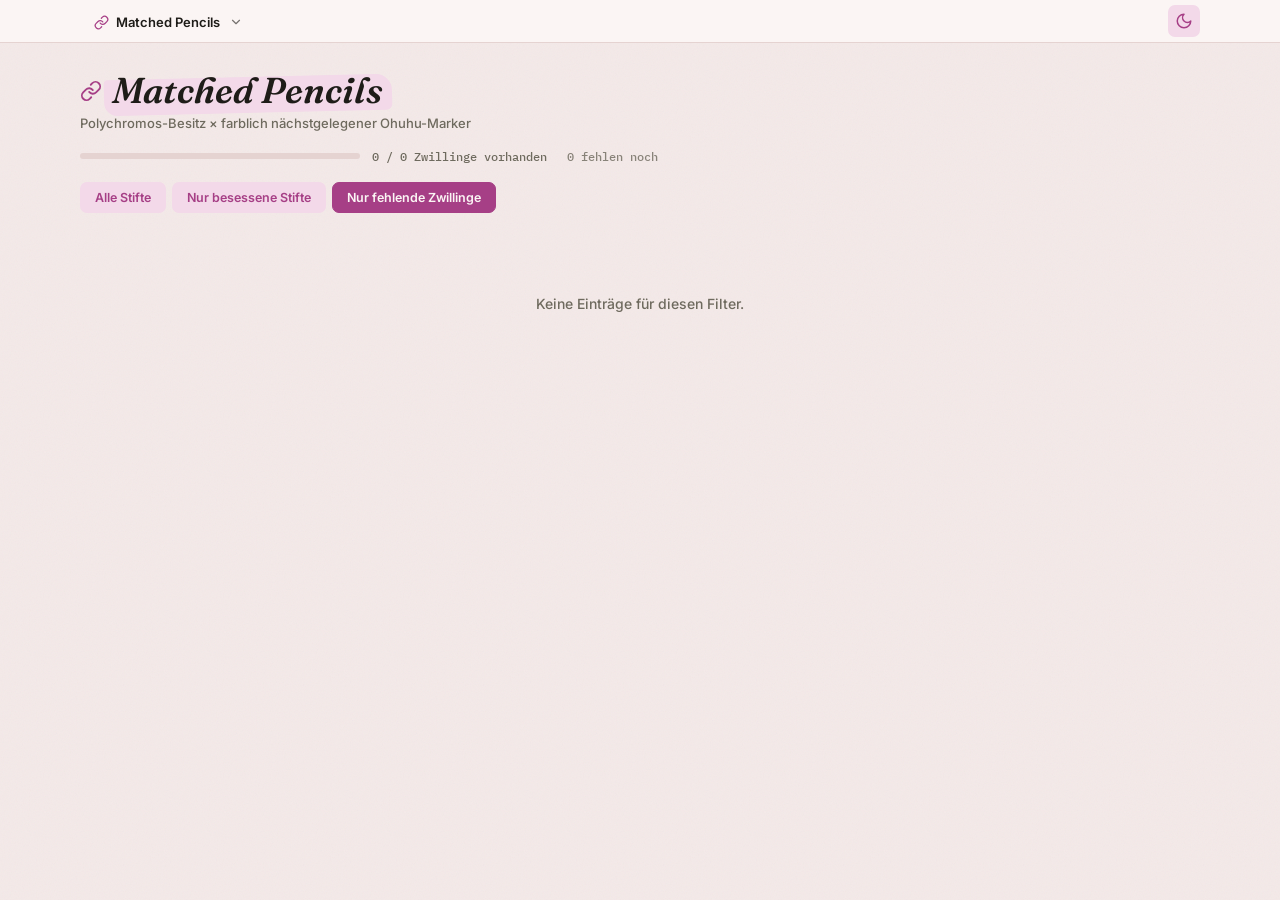
==== commit f743754b: "feat: implement navigation dropdown for Polychromos, Ohuhu, and Matched Pencils pages" ====
--- a/matched-pencils.html
+++ b/matched-pencils.html
@@ -20,13 +20,36 @@
 <body>
   <nav class="app-nav">
     <div class="nav-inner">
-      <a href="./index.html" class="nav-link nav-link--inactive"><svg width="15" height="15" viewBox="0 0 24 24" fill="none" stroke="currentColor" stroke-width="2" stroke-linecap="round" stroke-linejoin="round"><path d="M21.174 6.812a1 1 0 0 0-3.986-3.987L3.842 16.174a2 2 0 0 0-.5.83l-1.321 4.352a.5.5 0 0 0 .622.622l4.353-1.321a2 2 0 0 0 .83-.497z"/><path d="m15 5 4 4"/></svg><span class="nav-link-text">Polychromos</span></a>
-      <a href="./ohuhu.html" class="nav-link nav-link--inactive"><svg width="15" height="15" viewBox="0 0 24 24" fill="none" stroke="currentColor" stroke-width="2" stroke-linecap="round" stroke-linejoin="round"><path d="m9 11-6 6v3h9l3-3"/><path d="m22 12-4.6 4.6a2 2 0 0 1-2.8 0l-5.2-5.2a2 2 0 0 1 0-2.8L14 4"/></svg><span class="nav-link-text">Ohuhu</span></a>
-      <a href="./matched-pencils.html" class="nav-link nav-link--active"><svg width="15" height="15" viewBox="0 0 24 24" fill="none" stroke="currentColor" stroke-width="2" stroke-linecap="round" stroke-linejoin="round"><path d="M10 13a5 5 0 0 0 7.54.54l3-3a5 5 0 0 0-7.07-7.07l-1.72 1.71"/><path d="M14 11a5 5 0 0 0-7.54-.54l-3 3a5 5 0 0 0 7.07 7.07l1.71-1.71"/></svg><span class="nav-link-text">Matched Pencils</span></a>
-      <a href="./spectrum.html" class="nav-link nav-link--inactive"><svg width="15" height="15" viewBox="0 0 24 24" fill="none" stroke="currentColor" stroke-width="2" stroke-linecap="round" stroke-linejoin="round"><circle cx="12" cy="12" r="10"/><path d="M12 18a6 6 0 0 0 0-12v12z"/></svg><span class="nav-link-text">Spektrum</span></a>
+      <details class="nav-dropdown" id="navDropdown">
+        <summary class="nav-current">
+          <svg width="15" height="15" viewBox="0 0 24 24" fill="none" stroke="currentColor" stroke-width="2" stroke-linecap="round" stroke-linejoin="round"><path d="M10 13a5 5 0 0 0 7.54.54l3-3a5 5 0 0 0-7.07-7.07l-1.72 1.71"/><path d="M14 11a5 5 0 0 0-7.54-.54l-3 3a5 5 0 0 0 7.07 7.07l1.71-1.71"/></svg>
+          <span class="nav-link-text">Matched Pencils</span>
+          <svg class="nav-chevron" width="14" height="14" viewBox="0 0 24 24" fill="none" stroke="currentColor" stroke-width="2" stroke-linecap="round" stroke-linejoin="round"><path d="m6 9 6 6 6-6"/></svg>
+        </summary>
+        <div class="nav-dropdown-list">
+        <a href="./index.html" class="nav-link nav-link--inactive"><svg width="15" height="15" viewBox="0 0 24 24" fill="none" stroke="currentColor" stroke-width="2" stroke-linecap="round" stroke-linejoin="round"><path d="M21.174 6.812a1 1 0 0 0-3.986-3.987L3.842 16.174a2 2 0 0 0-.5.83l-1.321 4.352a.5.5 0 0 0 .622.622l4.353-1.321a2 2 0 0 0 .83-.497z"/><path d="m15 5 4 4"/></svg><span class="nav-link-text">Polychromos</span></a>
+        <a href="./ohuhu.html" class="nav-link nav-link--inactive"><svg width="15" height="15" viewBox="0 0 24 24" fill="none" stroke="currentColor" stroke-width="2" stroke-linecap="round" stroke-linejoin="round"><path d="m9 11-6 6v3h9l3-3"/><path d="m22 12-4.6 4.6a2 2 0 0 1-2.8 0l-5.2-5.2a2 2 0 0 1 0-2.8L14 4"/></svg><span class="nav-link-text">Ohuhu</span></a>
+        <a href="./matched-pencils.html" class="nav-link nav-link--active"><svg width="15" height="15" viewBox="0 0 24 24" fill="none" stroke="currentColor" stroke-width="2" stroke-linecap="round" stroke-linejoin="round"><path d="M10 13a5 5 0 0 0 7.54.54l3-3a5 5 0 0 0-7.07-7.07l-1.72 1.71"/><path d="M14 11a5 5 0 0 0-7.54-.54l-3 3a5 5 0 0 0 7.07 7.07l1.71-1.71"/></svg><span class="nav-link-text">Matched Pencils</span></a>
+        <a href="./spectrum.html" class="nav-link nav-link--inactive"><svg width="15" height="15" viewBox="0 0 24 24" fill="none" stroke="currentColor" stroke-width="2" stroke-linecap="round" stroke-linejoin="round"><circle cx="12" cy="12" r="10"/><path d="M12 18a6 6 0 0 0 0-12v12z"/></svg><span class="nav-link-text">Spektrum</span></a>
+        </div>
+      </details>
       <button class="theme-toggle" id="themeToggle" aria-label="Dark mode umschalten"></button>
     </div>
   </nav>
+  <script>
+    (function(){
+      const dd = document.getElementById('navDropdown');
+      document.addEventListener('click', (e) => {
+        if (dd.open && !dd.contains(e.target)) dd.open = false;
+      });
+      dd.addEventListener('click', (e) => {
+        if (e.target.closest('a')) dd.open = false;
+      });
+      document.addEventListener('keydown', (e) => {
+        if (e.key === 'Escape') dd.open = false;
+      });
+    })();
+  </script>
   <div id="app" class="app-inner"></div>
 
   <script>
--- a/styles.css
+++ b/styles.css
@@ -100,6 +100,48 @@
   z-index: -1;
 }
 .nav-link--inactive:hover { color: var(--ink); }
+
+/* ── Nav dropdown ─────────────────────────────────────────────────────────── */
+.nav-dropdown { position: relative; }
+.nav-current {
+  display: flex;
+  align-items: center;
+  gap: 7px;
+  padding: 14px 14px 12px;
+  font-family: var(--font-body);
+  font-size: 13px;
+  font-weight: 600;
+  color: var(--ink);
+  cursor: pointer;
+  user-select: none;
+  list-style: none;
+}
+.nav-current::marker { content: ''; }
+.nav-current::-webkit-details-marker { display: none; }
+.nav-current svg:first-child { color: var(--accent); opacity: 1; flex-shrink: 0; }
+.nav-chevron { opacity: 0.6; transition: transform 0.15s; margin-left: 2px; }
+.nav-dropdown[open] .nav-chevron { transform: rotate(180deg); }
+.nav-dropdown[open] .nav-current { color: var(--accent); }
+.nav-dropdown-list {
+  position: absolute;
+  top: 100%;
+  left: 0;
+  margin-top: 4px;
+  min-width: 190px;
+  background: var(--paper-raised);
+  border: 1px solid var(--line);
+  border-radius: 10px;
+  box-shadow: var(--shadow-md);
+  padding: 6px;
+  display: flex;
+  flex-direction: column;
+  gap: 2px;
+  z-index: 60;
+}
+.nav-dropdown-list .nav-link { padding: 9px 10px; border-bottom: none; border-radius: 6px; }
+.nav-dropdown-list .nav-link--active { background: var(--accent-soft); }
+.nav-dropdown-list .nav-link--active .nav-link-text::before { display: none; }
+.nav-dropdown-list .nav-link--inactive:hover { background: var(--line); color: var(--ink); }
 
 /* ── App shell ────────────────────────────────────────────────────────────── */
 .app-inner {
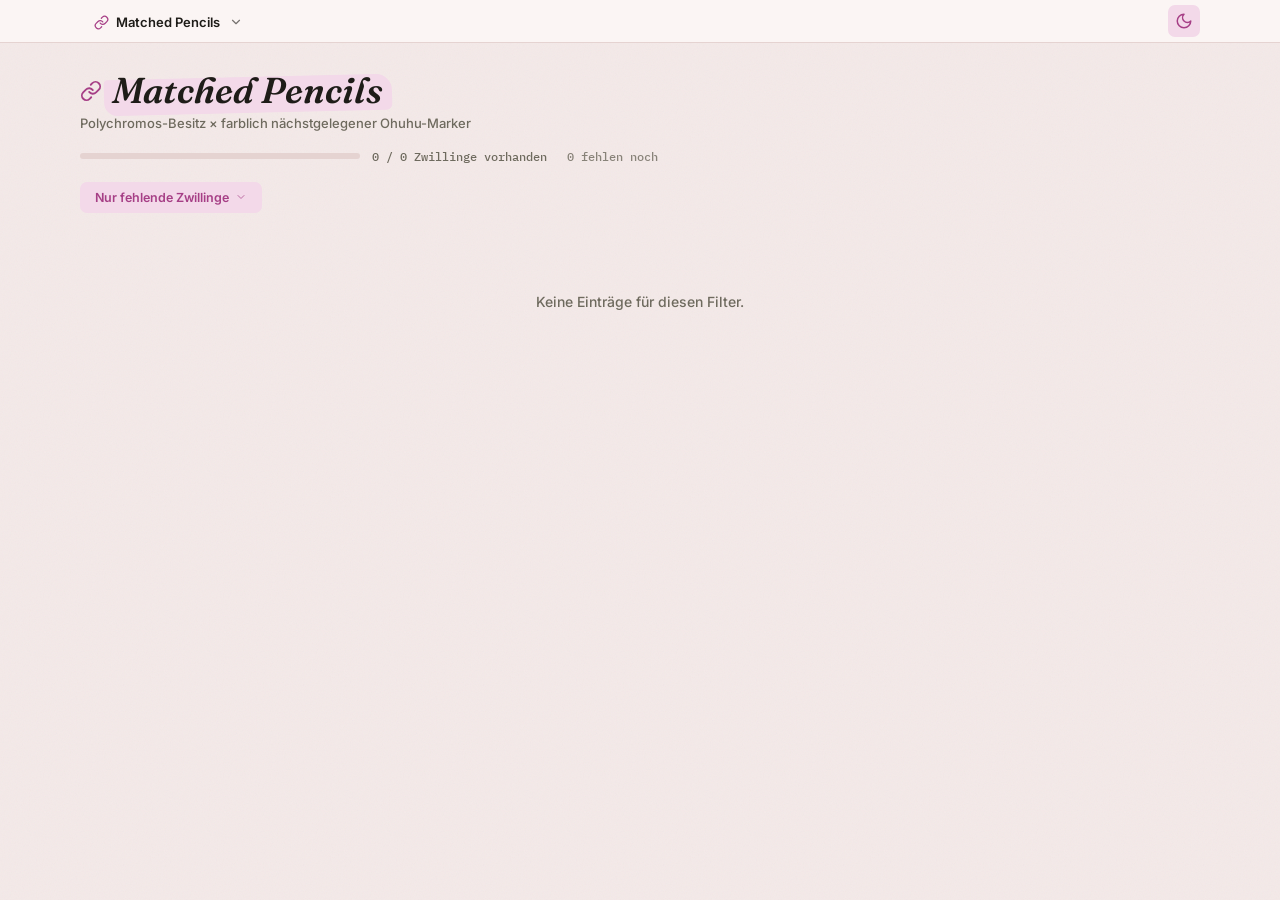
==== commit ca679cdb: "feat: implement dropdown view selectors for improved navigation across pages" ====
--- a/matched-pencils.html
+++ b/matched-pencils.html
@@ -48,6 +48,11 @@
       document.addEventListener('keydown', (e) => {
         if (e.key === 'Escape') dd.open = false;
       });
+      document.addEventListener('click', (e) => {
+        document.querySelectorAll('.view-select[open]').forEach(vs => {
+          if (!vs.contains(e.target)) vs.open = false;
+        });
+      });
     })();
   </script>
   <div id="app" class="app-inner"></div>
@@ -189,6 +194,7 @@
     const ICON_MISSING = `<svg width="12" height="12" viewBox="0 0 24 24" fill="none" stroke="currentColor" stroke-width="3" stroke-linecap="round" stroke-linejoin="round"><line x1="18" y1="6" x2="6" y2="18"/><line x1="6" y1="6" x2="18" y2="18"/></svg>`;
     const ICON_CART = `<svg width="12" height="12" viewBox="0 0 24 24" fill="none" stroke="currentColor" stroke-width="2.5" stroke-linecap="round" stroke-linejoin="round"><circle cx="8" cy="21" r="1"/><circle cx="19" cy="21" r="1"/><path d="M2.05 2.05h2l2.66 12.42a2 2 0 0 0 2 1.58h9.78a2 2 0 0 0 1.95-1.57l1.65-7.43H5.12"/></svg>`;
     const ICON_LINK = `<svg width="22" height="22" viewBox="0 0 24 24" fill="none" stroke="currentColor" stroke-width="2" stroke-linecap="round" stroke-linejoin="round"><path d="M10 13a5 5 0 0 0 7.54.54l3-3a5 5 0 0 0-7.07-7.07l-1.72 1.71"/><path d="M14 11a5 5 0 0 0-7.54-.54l-3 3a5 5 0 0 0 7.07 7.07l1.71-1.71"/></svg>`;
+    const ICON_CHEVRON = `<svg width="12" height="12" viewBox="0 0 24 24" fill="none" stroke="currentColor" stroke-width="2" stroke-linecap="round" stroke-linejoin="round"><path d="m6 9 6 6 6-6"/></svg>`;
 
     function renderHeader(rows) {
       const ownedPencils = rows.filter(r => r.pencilOwned);
@@ -206,11 +212,17 @@
             <span class="progress-label">${ownedPencils.length - missing.length} / ${ownedPencils.length} Zwillinge vorhanden</span>
             <span class="progress-label refill-label">${missing.length} fehlen noch</span>
           </div>
-          <div class="view-toggle">
-            <button id="btn-all"     class="toggle-btn" onclick="setFilter('all')">Alle Stifte</button>
-            <button id="btn-owned"   class="toggle-btn" onclick="setFilter('owned')">Nur besessene Stifte</button>
-            <button id="btn-missing" class="toggle-btn" onclick="setFilter('missing')">Nur fehlende Zwillinge</button>
-          </div>
+          <details class="view-select">
+            <summary class="view-select-current">
+              <span>${{ all: 'Alle Stifte', owned: 'Nur besessene Stifte', missing: 'Nur fehlende Zwillinge' }[filter]}</span>
+              ${ICON_CHEVRON}
+            </summary>
+            <div class="view-select-list">
+              <button class="${filter === 'all'     ? 'active' : ''}" onclick="setFilter('all')">Alle Stifte</button>
+              <button class="${filter === 'owned'   ? 'active' : ''}" onclick="setFilter('owned')">Nur besessene Stifte</button>
+              <button class="${filter === 'missing' ? 'active' : ''}" onclick="setFilter('missing')">Nur fehlende Zwillinge</button>
+            </div>
+          </details>
         </div>`;
     }
 
@@ -277,9 +289,6 @@
       const rows = buildRows();
       const app = document.getElementById('app');
       app.innerHTML = renderHeader(rows) + renderTable(rows);
-      ['all','owned','missing'].forEach(f => {
-        document.getElementById(`btn-${f}`).className = `toggle-btn toggle-btn--${filter === f ? 'active' : 'inactive'}`;
-      });
     }
 
     renderAll();
--- a/styles.css
+++ b/styles.css
@@ -154,7 +154,6 @@
 /* ── Header ───────────────────────────────────────────────────────────────── */
 .app-header {
   margin-bottom: 28px;
-  overflow-x: hidden;
 }
 
 .header-top {
@@ -164,6 +163,7 @@
   gap: 16px;
   margin-bottom: 18px;
   flex-wrap: wrap;
+  overflow-x: hidden;
 }
 
 .app-title {
@@ -266,6 +266,61 @@
 }
 .toggle-btn--inactive:hover { opacity: 0.8; }
 .toggle-btn:active { filter: brightness(0.9); }
+
+/* ── View select (dropdown filter group) ─────────────────────────────────── */
+.view-select { position: relative; display: inline-block; }
+.view-select-current {
+  display: inline-flex;
+  align-items: center;
+  gap: 6px;
+  padding: 7px 14px;
+  border-radius: 7px;
+  font-size: 12.5px;
+  font-weight: 600;
+  font-family: var(--font-body);
+  background: var(--accent-soft);
+  color: var(--accent);
+  border: 1px solid transparent;
+  cursor: pointer;
+  user-select: none;
+  list-style: none;
+}
+.view-select-current::marker { content: ''; }
+.view-select-current::-webkit-details-marker { display: none; }
+.view-select-current svg { opacity: 0.7; transition: transform 0.15s; flex-shrink: 0; }
+.view-select[open] .view-select-current svg { transform: rotate(180deg); }
+.view-select-list {
+  position: absolute;
+  top: 100%;
+  left: 0;
+  margin-top: 4px;
+  min-width: 200px;
+  background: var(--paper-raised);
+  border: 1px solid var(--line);
+  border-radius: 10px;
+  box-shadow: var(--shadow-md);
+  padding: 6px;
+  display: flex;
+  flex-direction: column;
+  gap: 2px;
+  z-index: 40;
+}
+.view-select-list button {
+  display: block;
+  width: 100%;
+  text-align: left;
+  padding: 8px 10px;
+  border-radius: 6px;
+  border: none;
+  background: transparent;
+  font-family: var(--font-body);
+  font-size: 13px;
+  font-weight: 600;
+  color: var(--ink-soft);
+  cursor: pointer;
+}
+.view-select-list button:hover { background: var(--line); color: var(--ink); }
+.view-select-list button.active { background: var(--accent-soft); color: var(--accent); }
 
 /* ── Auth bar ─────────────────────────────────────────────────────────────── */
 .auth-bar {
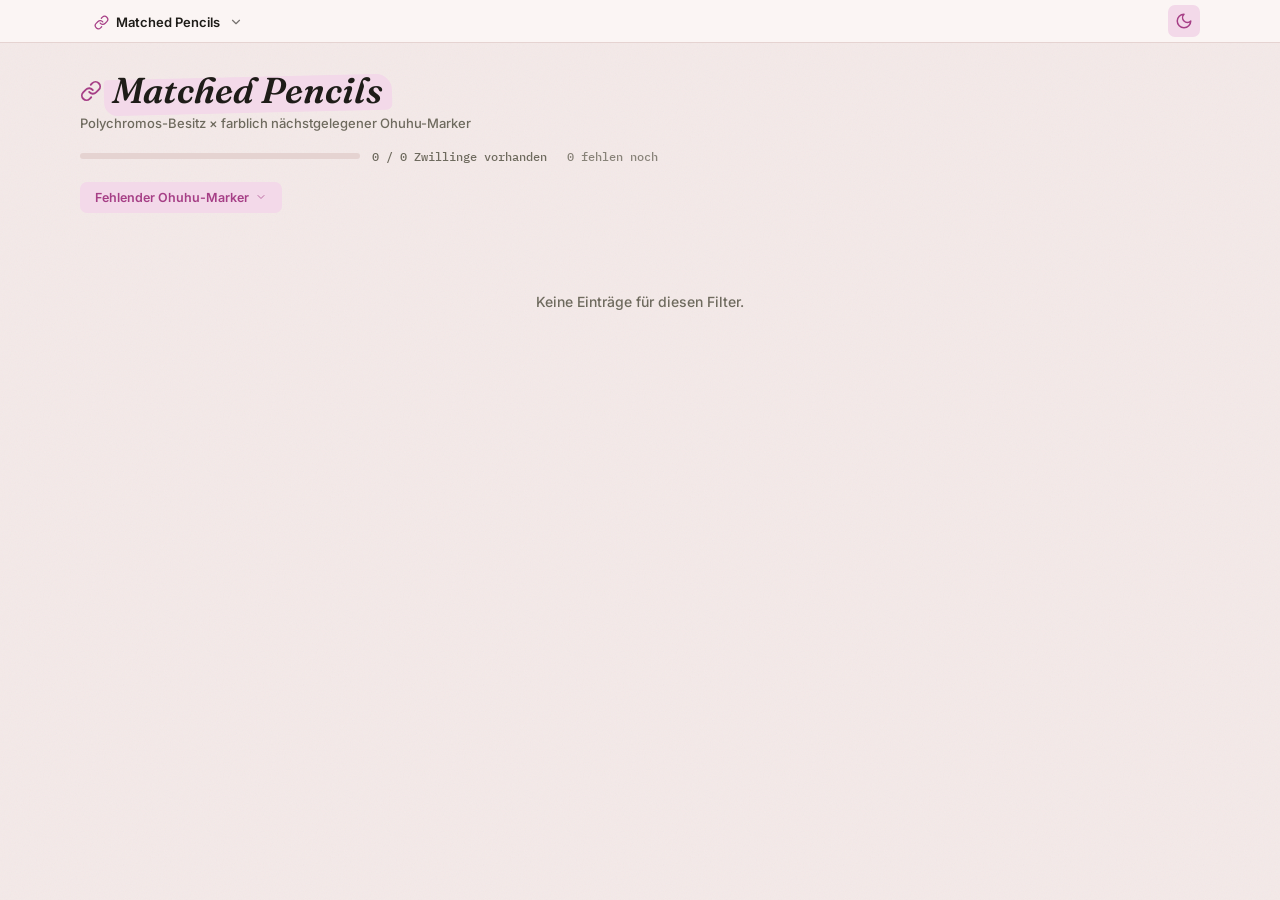
==== commit 429e34d7: "feat: enhance matched pencil logic and add reverse matching functionality" ====
--- a/matched-pencils.html
+++ b/matched-pencils.html
@@ -77,6 +77,7 @@
     }
 
     const MARKERS_BY_CODE = Object.fromEntries(MARKERS.map(m => [m.code, m]));
+    const PENCILS_BY_NR = Object.fromEntries(PENCILS.map(p => [p.nr, p]));
     const NEAREST_OHUHU_BY_NR = Object.fromEntries(PENCILS.map(p => {
       let best = null, bestDist = Infinity;
       for (const m of MARKERS) {
@@ -85,6 +86,14 @@
       }
       return [p.nr, { code: best.code, name: best.name, dist: bestDist }];
     }));
+    const NEAREST_POLY_BY_CODE = Object.fromEntries(MARKERS.map(m => {
+      let best = null, bestDist = Infinity;
+      for (const p of PENCILS) {
+        const d = labDist(p.color, m.colors[2]);
+        if (d < bestDist) { bestDist = d; best = p; }
+      }
+      return [m.code, { nr: best.nr, dist: bestDist }];
+    }));
 
     // ── State ─────────────────────────────────────────────────────────────────
     function readJSON(key) {
@@ -101,6 +110,11 @@
       return polyState[nr]?.ohuhu || NEAREST_OHUHU_BY_NR[nr]?.code || '';
     }
     function isAutoMatch(nr) { return polyState[nr]?.ohuhu ? !!polyState[nr].ohuhuAuto : true; }
+
+    function matchedPencilNr(code) {
+      const manual = Object.entries(polyState).find(([, d]) => d?.ohuhu === code);
+      return manual ? manual[0] : (NEAREST_POLY_BY_CODE[code]?.nr ?? null);
+    }
 
     function refresh() {
       polyState  = readJSON('polychromos_data');
@@ -196,9 +210,17 @@
     const ICON_LINK = `<svg width="22" height="22" viewBox="0 0 24 24" fill="none" stroke="currentColor" stroke-width="2" stroke-linecap="round" stroke-linejoin="round"><path d="M10 13a5 5 0 0 0 7.54.54l3-3a5 5 0 0 0-7.07-7.07l-1.72 1.71"/><path d="M14 11a5 5 0 0 0-7.54-.54l-3 3a5 5 0 0 0 7.07 7.07l1.71-1.71"/></svg>`;
     const ICON_CHEVRON = `<svg width="12" height="12" viewBox="0 0 24 24" fill="none" stroke="currentColor" stroke-width="2" stroke-linecap="round" stroke-linejoin="round"><path d="m6 9 6 6 6-6"/></svg>`;
 
+    const FILTER_LABELS = {
+      all:              'Alle Stifte',
+      owned:            'Nur vollständige Paare',
+      'missing-ohuhu':  'Fehlender Ohuhu-Marker',
+      'missing-poly':   'Fehlender Polychromos-Stift',
+    };
+
     function renderHeader(rows) {
-      const ownedPencils = rows.filter(r => r.pencilOwned);
-      const missing = ownedPencils.filter(r => !r.markerOwned);
+      const eitherOwned = rows.filter(r => r.pencilOwned || r.markerOwned);
+      const complete = eitherOwned.filter(r => r.pencilOwned && r.markerOwned);
+      const missing = eitherOwned.length - complete.length;
       return `
         <div class="app-header">
           <div class="header-top">
@@ -208,31 +230,33 @@
             </div>
           </div>
           <div class="progress-row">
-            <div class="progress-bar"><div class="progress-fill" style="width:${ownedPencils.length ? Math.round((ownedPencils.length-missing.length)/ownedPencils.length*100) : 0}%"></div></div>
-            <span class="progress-label">${ownedPencils.length - missing.length} / ${ownedPencils.length} Zwillinge vorhanden</span>
-            <span class="progress-label refill-label">${missing.length} fehlen noch</span>
+            <div class="progress-bar"><div class="progress-fill" style="width:${eitherOwned.length ? Math.round(complete.length/eitherOwned.length*100) : 0}%"></div></div>
+            <span class="progress-label">${complete.length} / ${eitherOwned.length} Zwillinge vorhanden</span>
+            <span class="progress-label refill-label">${missing} fehlen noch</span>
           </div>
           <details class="view-select">
             <summary class="view-select-current">
-              <span>${{ all: 'Alle Stifte', owned: 'Nur besessene Stifte', missing: 'Nur fehlende Zwillinge' }[filter]}</span>
+              <span>${FILTER_LABELS[filter]}</span>
               ${ICON_CHEVRON}
             </summary>
             <div class="view-select-list">
-              <button class="${filter === 'all'     ? 'active' : ''}" onclick="setFilter('all')">Alle Stifte</button>
-              <button class="${filter === 'owned'   ? 'active' : ''}" onclick="setFilter('owned')">Nur besessene Stifte</button>
-              <button class="${filter === 'missing' ? 'active' : ''}" onclick="setFilter('missing')">Nur fehlende Zwillinge</button>
+              <button class="${filter === 'all'             ? 'active' : ''}" onclick="setFilter('all')">${FILTER_LABELS.all}</button>
+              <button class="${filter === 'owned'            ? 'active' : ''}" onclick="setFilter('owned')">${FILTER_LABELS.owned}</button>
+              <button class="${filter === 'missing-ohuhu'    ? 'active' : ''}" onclick="setFilter('missing-ohuhu')">${FILTER_LABELS['missing-ohuhu']}</button>
+              <button class="${filter === 'missing-poly'     ? 'active' : ''}" onclick="setFilter('missing-poly')">${FILTER_LABELS['missing-poly']}</button>
             </div>
           </details>
         </div>`;
     }
 
-    let filter = 'missing';
+    let filter = 'missing-ohuhu';
     function setFilter(f) { filter = f; renderAll(); }
 
     function renderTable(rows) {
       const filtered = rows.filter(r => {
-        if (filter === 'owned')   return r.pencilOwned;
-        if (filter === 'missing') return r.pencilOwned && !r.markerOwned;
+        if (filter === 'owned')           return r.pencilOwned && r.markerOwned;
+        if (filter === 'missing-ohuhu')   return r.pencilOwned && !r.markerOwned;
+        if (filter === 'missing-poly')    return r.markerOwned && !r.pencilOwned;
         return true;
       });
       if (!filtered.length) {
@@ -247,7 +271,7 @@
           <th data-tooltip="Farbabstand (CIE76 ΔE) zwischen Stift und Zwilling: 0 = identisch, bis ~10 = kaum sichtbar unterschiedlich, ab ~20 = deutlich andere Farbe">ΔE ⓘ</th>
         </tr></thead>
         <tbody>${filtered.map(r => `
-          <tr style="${r.pencilOwned && !r.markerOwned ? 'border-left:3px solid var(--accent-warm)' : ''}">
+          <tr style="${r.pencilOwned !== r.markerOwned ? 'border-left:3px solid var(--accent-warm)' : ''}">
             <td><div class="table-swatch" style="background:${r.pencil.color}"></div></td>
             <td>${r.pencil.shopUrl ? `<a href="${r.pencil.shopUrl}" target="_blank" rel="noopener" style="color:inherit" data-tooltip="Im Kunstpark-Shop ansehen">${r.pencil.nr}</a>` : r.pencil.nr}</td>
             <td>${r.pencil.name}</td>
@@ -281,14 +305,40 @@
           wishlisted: marker ? isMarkerWishlisted(marker.code) : false,
           auto: isAutoMatch(p.nr),
           dist: marker ? labDist(p.color, marker.colors[2]) : null,
+          reverse: false,
         };
       });
     }
 
+    // Abgleich in Gegenrichtung: besessene Ohuhu-Marker, deren nächstgelegener
+    // Polychromos-Stift in der Hinrichtung von keinem Stift als Zwilling erreicht wird.
+    function buildReverseRows(forwardRows) {
+      const coveredMarkerCodes = new Set(forwardRows.filter(r => r.marker).map(r => r.marker.code));
+      return MARKERS
+        .filter(m => isMarkerOwned(m.code) && !coveredMarkerCodes.has(m.code))
+        .map(m => {
+          const nr = matchedPencilNr(m.code);
+          const pencil = nr != null ? PENCILS_BY_NR[nr] : null;
+          if (!pencil) return null;
+          return {
+            pencil,
+            pencilOwned: isPencilOwned(pencil.nr),
+            marker: m,
+            markerOwned: true,
+            wishlisted: isMarkerWishlisted(m.code),
+            auto: !polyState[pencil.nr]?.ohuhu,
+            dist: labDist(pencil.color, m.colors[2]),
+            reverse: true,
+          };
+        })
+        .filter(Boolean);
+    }
+
     function renderAll() {
-      const rows = buildRows();
+      const forwardRows = buildRows();
+      const allRows = [...forwardRows, ...buildReverseRows(forwardRows)];
       const app = document.getElementById('app');
-      app.innerHTML = renderHeader(rows) + renderTable(rows);
+      app.innerHTML = renderHeader(allRows) + renderTable(allRows);
     }
 
     renderAll();
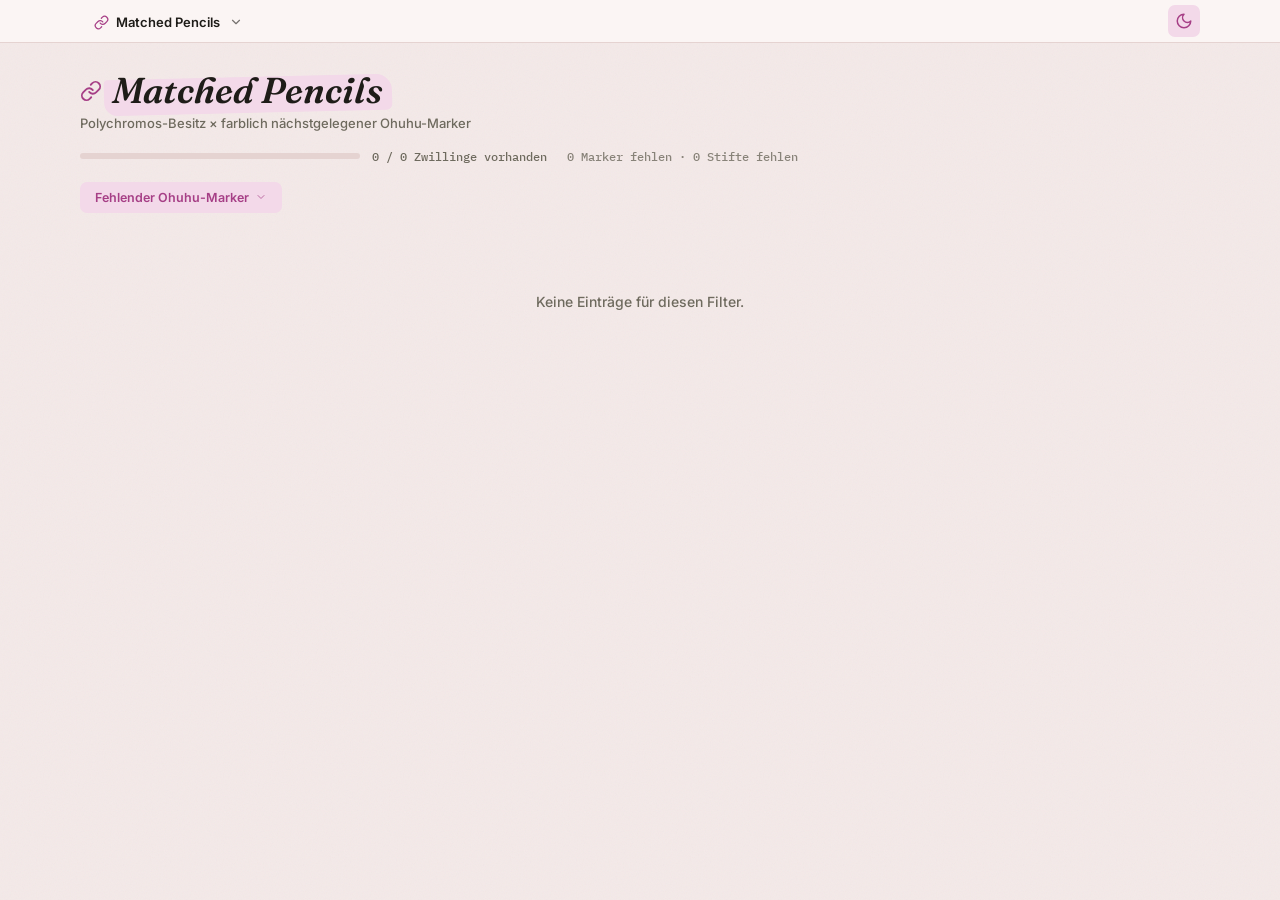
==== commit f475596f: "feat: enhance renderHeader and renderTable functions for improved pencil matching logic" ====
--- a/matched-pencils.html
+++ b/matched-pencils.html
@@ -217,10 +217,11 @@
       'missing-poly':   'Fehlender Polychromos-Stift',
     };
 
-    function renderHeader(rows) {
-      const eitherOwned = rows.filter(r => r.pencilOwned || r.markerOwned);
-      const complete = eitherOwned.filter(r => r.pencilOwned && r.markerOwned);
-      const missing = eitherOwned.length - complete.length;
+    function renderHeader(forwardRows, reverseRows) {
+      const complete = forwardRows.filter(r => r.pencilOwned && r.markerOwned).length;
+      const missingOhuhu = forwardRows.filter(r => r.pencilOwned && !r.markerOwned).length;
+      const missingPoly = reverseRows.filter(r => !r.pencilOwned).length;
+      const total = complete + missingOhuhu + missingPoly;
       return `
         <div class="app-header">
           <div class="header-top">
@@ -230,9 +231,9 @@
             </div>
           </div>
           <div class="progress-row">
-            <div class="progress-bar"><div class="progress-fill" style="width:${eitherOwned.length ? Math.round(complete.length/eitherOwned.length*100) : 0}%"></div></div>
-            <span class="progress-label">${complete.length} / ${eitherOwned.length} Zwillinge vorhanden</span>
-            <span class="progress-label refill-label">${missing} fehlen noch</span>
+            <div class="progress-bar"><div class="progress-fill" style="width:${total ? Math.round(complete/total*100) : 0}%"></div></div>
+            <span class="progress-label">${complete} / ${total} Zwillinge vorhanden</span>
+            <span class="progress-label refill-label">${missingOhuhu} Marker fehlen · ${missingPoly} Stifte fehlen</span>
           </div>
           <details class="view-select">
             <summary class="view-select-current">
@@ -252,13 +253,12 @@
     let filter = 'missing-ohuhu';
     function setFilter(f) { filter = f; renderAll(); }
 
-    function renderTable(rows) {
-      const filtered = rows.filter(r => {
-        if (filter === 'owned')           return r.pencilOwned && r.markerOwned;
-        if (filter === 'missing-ohuhu')   return r.pencilOwned && !r.markerOwned;
-        if (filter === 'missing-poly')    return r.markerOwned && !r.pencilOwned;
-        return true;
-      });
+    function renderTable(forwardRows, reverseRows) {
+      const filtered =
+        filter === 'missing-poly' ? reverseRows.filter(r => !r.pencilOwned) :
+        filter === 'owned'        ? forwardRows.filter(r => r.pencilOwned && r.markerOwned) :
+        filter === 'missing-ohuhu'? forwardRows.filter(r => r.pencilOwned && !r.markerOwned) :
+        forwardRows;
       if (!filtered.length) {
         return `<p class="shopping-empty">Keine Einträge für diesen Filter.</p>`;
       }
@@ -310,12 +310,13 @@
       });
     }
 
-    // Abgleich in Gegenrichtung: besessene Ohuhu-Marker, deren nächstgelegener
-    // Polychromos-Stift in der Hinrichtung von keinem Stift als Zwilling erreicht wird.
-    function buildReverseRows(forwardRows) {
-      const coveredMarkerCodes = new Set(forwardRows.filter(r => r.marker).map(r => r.marker.code));
+    // Abgleich in Gegenrichtung: für jeden besessenen Ohuhu-Marker dessen eigener
+    // nächstgelegener Polychromos-Stift (kanonisch aus Marker-Sicht, nicht aus
+    // Stift-Sicht — sonst würden mehrere Stifte denselben Marker fälschlich als
+    // "fehlender Stift" beanspruchen, wenn er nur zufällig auch ihr Nächstgelegener ist).
+    function buildReverseRows() {
       return MARKERS
-        .filter(m => isMarkerOwned(m.code) && !coveredMarkerCodes.has(m.code))
+        .filter(m => isMarkerOwned(m.code))
         .map(m => {
           const nr = matchedPencilNr(m.code);
           const pencil = nr != null ? PENCILS_BY_NR[nr] : null;
@@ -336,9 +337,9 @@
 
     function renderAll() {
       const forwardRows = buildRows();
-      const allRows = [...forwardRows, ...buildReverseRows(forwardRows)];
+      const reverseRows = buildReverseRows();
       const app = document.getElementById('app');
-      app.innerHTML = renderHeader(allRows) + renderTable(allRows);
+      app.innerHTML = renderHeader(forwardRows, reverseRows) + renderTable(forwardRows, reverseRows);
     }
 
     renderAll();
